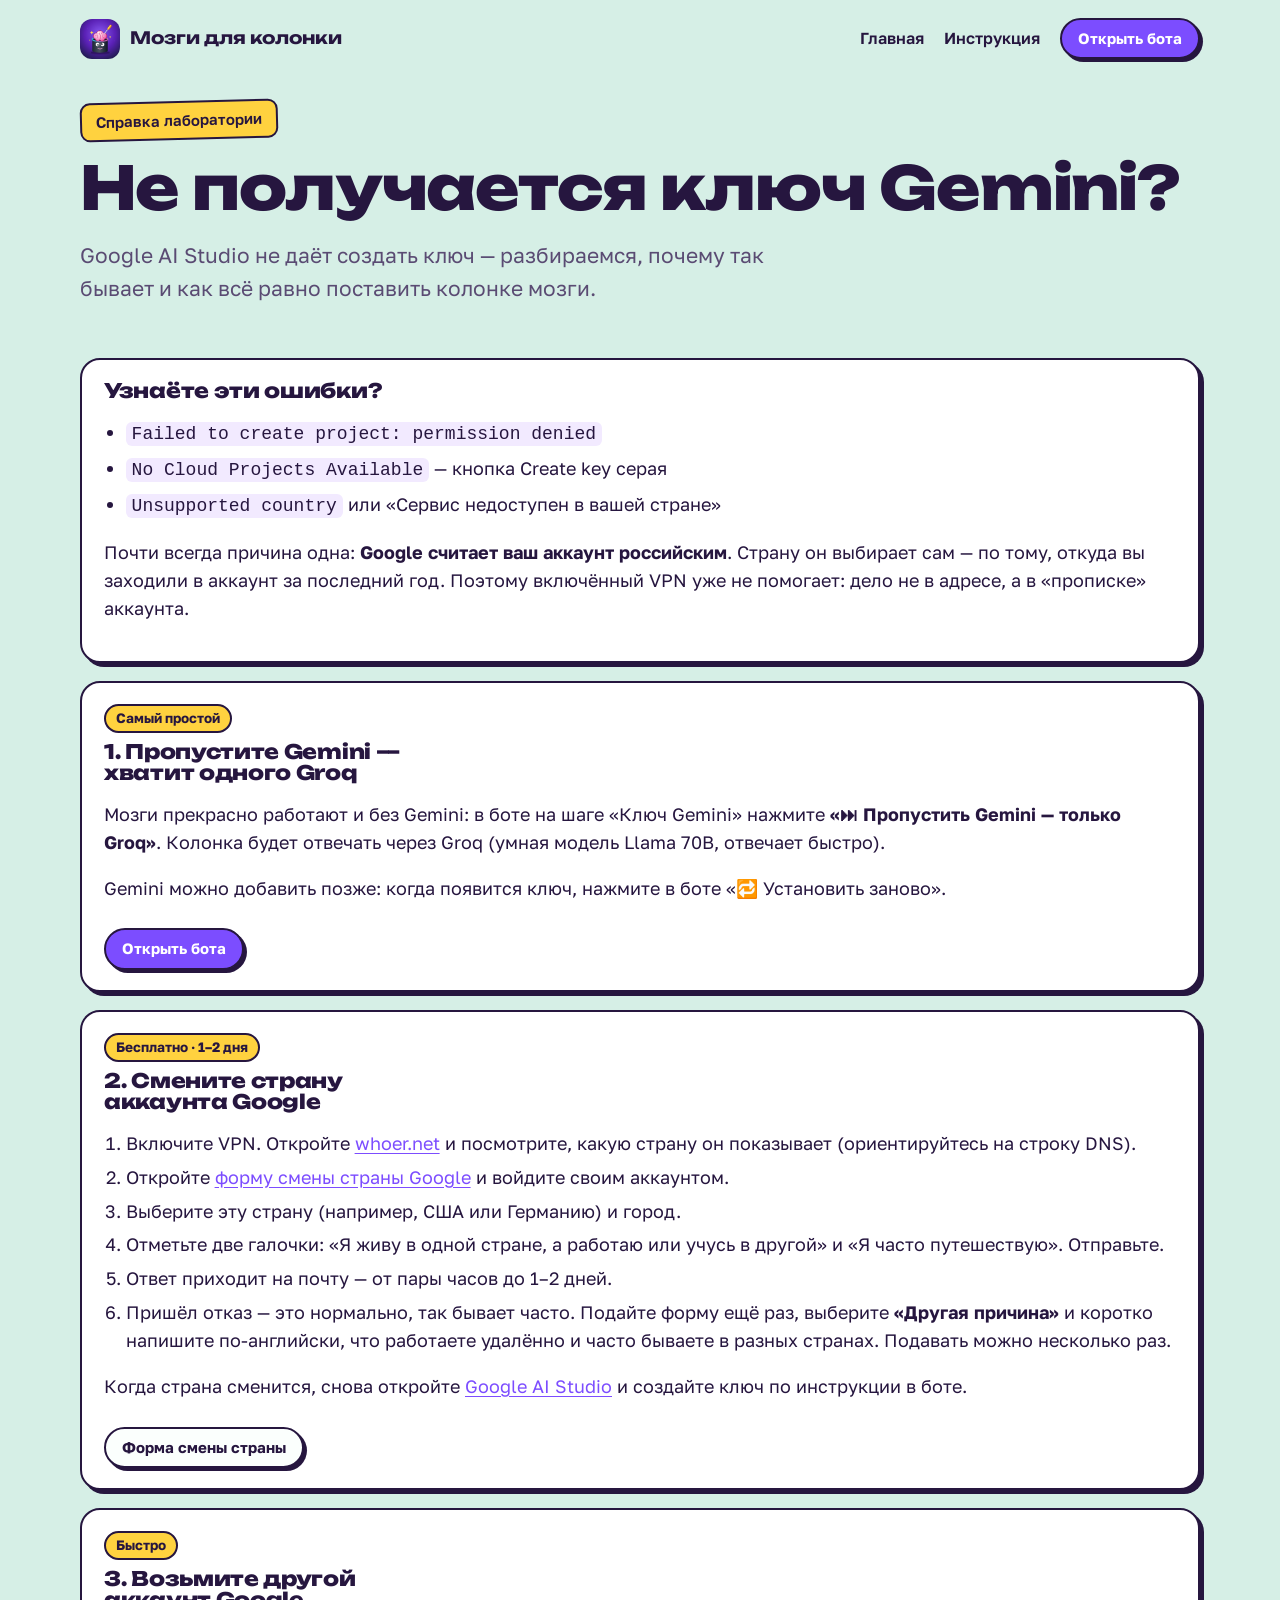
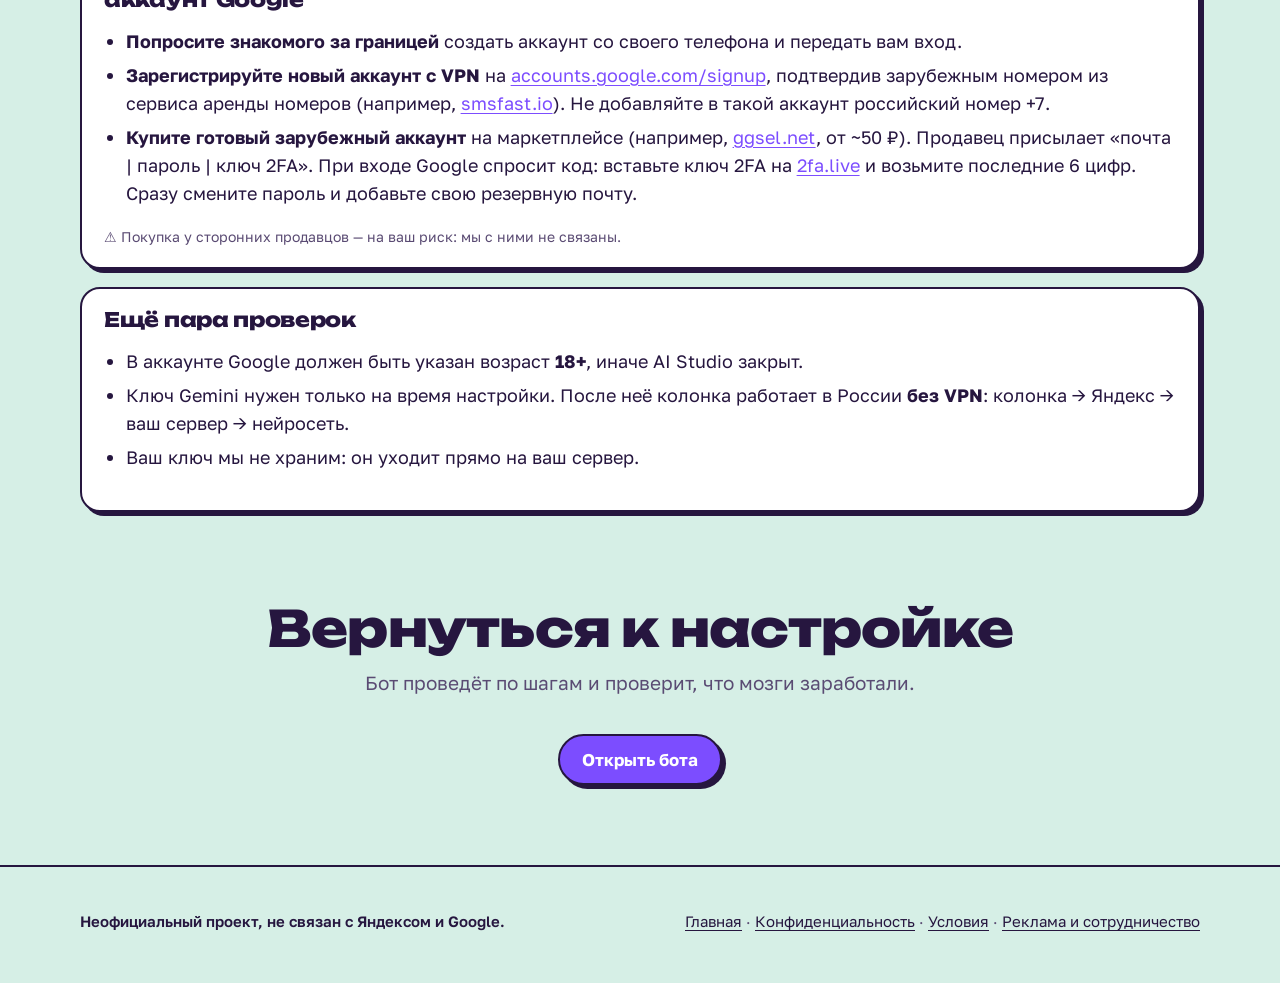
==== gemini-help.html @ e6fa4f44 "Страница помощи: не получается ключ Gemini" ====
<!doctype html>
<html lang="ru">
<head>
<meta charset="utf-8">
<meta name="viewport" content="width=device-width, initial-scale=1, viewport-fit=cover">
<title>Не получается ключ Gemini — Мозги для колонки</title>
<meta name="description" content="Что делать, если Google AI Studio не даёт создать ключ Gemini: ошибка permission denied, Unsupported country, аккаунт привязан к России.">
<meta name="theme-color" content="#d6efe6">
<link rel="icon" href="img/logo.svg" type="image/svg+xml">
<link rel="apple-touch-icon" href="img/logo-512.png">
<link rel="manifest" href="manifest.webmanifest">
<link rel="preconnect" href="https://fonts.googleapis.com">
<link rel="preconnect" href="https://fonts.gstatic.com" crossorigin>
<link href="https://fonts.googleapis.com/css2?family=Golos+Text:wght@400;600;700&family=Unbounded:wght@700;800&display=swap" rel="stylesheet">
<link rel="stylesheet" href="styles.css">
<script src="https://telegram.org/js/telegram-web-app.js" defer></script>
<style>
  .help-card { background: #fff; border: 2px solid #26163f; border-radius: 20px; padding: 20px 22px; margin: 18px 0; box-shadow: 4px 4px 0 #26163f; }
  .help-card h2 { margin-top: 0; font-size: 1.25rem; }
  .help-card ol, .help-card ul { padding-left: 1.2em; }
  .help-card li { margin: 6px 0; }
  .help-card .tag { display: inline-block; background: #ffd23f; border: 2px solid #26163f; border-radius: 999px; padding: 2px 10px; font-size: .85rem; font-weight: 700; margin-bottom: 8px; }
  .errs code { background: #f2eaff; padding: 2px 6px; border-radius: 6px; }
  .help-card .btn { margin-top: 8px; }
</style>
</head>
<body>

<header class="wrap top">
  <a class="brand" href="./"><img src="img/logo-512.png" alt="" width="40" height="40">Мозги для колонки</a>
  <nav aria-label="Разделы">
    <a href="./">Главная</a>
    <a href="instrukciya.html">Инструкция</a>
    <a class="btn small" data-bot href="https://t.me/alisa_mozgi_dlya_kolonki_bot?start=site_gemini">Открыть бота</a>
  </nav>
</header>

<main class="wrap">
  <div class="doc-head">
    <p class="lab-sign">Справка лаборатории</p>
    <h1>Не получается ключ Gemini?</h1>
    <p class="lead">Google AI Studio не даёт создать ключ — разбираемся, почему так бывает и как всё равно поставить колонке мозги.</p>
  </div>

  <section class="help-card errs">
    <h2>Узнаёте эти ошибки?</h2>
    <ul>
      <li><code>Failed to create project: permission denied</code></li>
      <li><code>No Cloud Projects Available</code> — кнопка Create key серая</li>
      <li><code>Unsupported country</code> или «Сервис недоступен в вашей стране»</li>
    </ul>
    <p>Почти всегда причина одна: <b>Google считает ваш аккаунт российским</b>. Страну он выбирает сам — по тому, откуда вы заходили в аккаунт за последний год. Поэтому включённый VPN уже не помогает: дело не в адресе, а в «прописке» аккаунта.</p>
  </section>

  <section class="help-card">
    <span class="tag">Самый простой</span>
    <h2>1. Пропустите Gemini — хватит одного Groq</h2>
    <p>Мозги прекрасно работают и без Gemini: в боте на шаге «Ключ Gemini» нажмите <b>«⏭ Пропустить Gemini — только Groq»</b>. Колонка будет отвечать через Groq (умная модель Llama 70B, отвечает быстро).</p>
    <p>Gemini можно добавить позже: когда появится ключ, нажмите в боте «🔁 Установить заново».</p>
    <a class="btn small" data-bot href="https://t.me/alisa_mozgi_dlya_kolonki_bot?start=site_gemini">Открыть бота</a>
  </section>

  <section class="help-card">
    <span class="tag">Бесплатно · 1–2 дня</span>
    <h2>2. Смените страну аккаунта Google</h2>
    <ol>
      <li>Включите VPN. Откройте <a href="https://whoer.net" target="_blank" rel="noopener">whoer.net</a> и посмотрите, какую страну он показывает (ориентируйтесь на строку DNS).</li>
      <li>Откройте <a href="https://policies.google.com/country-association-form" target="_blank" rel="noopener">форму смены страны Google</a> и войдите своим аккаунтом.</li>
      <li>Выберите эту страну (например, США или Германию) и город.</li>
      <li>Отметьте две галочки: «Я живу в одной стране, а работаю или учусь в другой» и «Я часто путешествую». Отправьте.</li>
      <li>Ответ приходит на почту — от пары часов до 1–2 дней.</li>
      <li>Пришёл отказ — это нормально, так бывает часто. Подайте форму ещё раз, выберите <b>«Другая причина»</b> и коротко напишите по-английски, что работаете удалённо и часто бываете в разных странах. Подавать можно несколько раз.</li>
    </ol>
    <p>Когда страна сменится, снова откройте <a href="https://aistudio.google.com/app/apikey" target="_blank" rel="noopener">Google AI Studio</a> и создайте ключ по инструкции в боте.</p>
    <a class="btn small ghost" href="https://policies.google.com/country-association-form" target="_blank" rel="noopener">Форма смены страны</a>
  </section>

  <section class="help-card">
    <span class="tag">Быстро</span>
    <h2>3. Возьмите другой аккаунт Google</h2>
    <ul>
      <li><b>Попросите знакомого за границей</b> создать аккаунт со своего телефона и передать вам вход.</li>
      <li><b>Зарегистрируйте новый аккаунт с VPN</b> на <a href="https://accounts.google.com/signup" target="_blank" rel="noopener">accounts.google.com/signup</a>, подтвердив зарубежным номером из сервиса аренды номеров (например, <a href="https://smsfast.io/" target="_blank" rel="noopener">smsfast.io</a>). Не добавляйте в такой аккаунт российский номер +7.</li>
      <li><b>Купите готовый зарубежный аккаунт</b> на маркетплейсе (например, <a href="https://ggsel.net/catalog/gmail-accounts" target="_blank" rel="noopener">ggsel.net</a>, от ~50 ₽). Продавец присылает «почта | пароль | ключ 2FA». При входе Google спросит код: вставьте ключ 2FA на <a href="https://2fa.live/" target="_blank" rel="noopener">2fa.live</a> и возьмите последние 6 цифр. Сразу смените пароль и добавьте свою резервную почту.</li>
    </ul>
    <p class="gate-small">⚠️ Покупка у сторонних продавцов — на ваш риск: мы с ними не связаны.</p>
  </section>

  <section class="help-card">
    <h2>Ещё пара проверок</h2>
    <ul>
      <li>В аккаунте Google должен быть указан возраст <b>18+</b>, иначе AI Studio закрыт.</li>
      <li>Ключ Gemini нужен только на время настройки. После неё колонка работает в России <b>без VPN</b>: колонка → Яндекс → ваш сервер → нейросеть.</li>
      <li>Ваш ключ мы не храним: он уходит прямо на ваш сервер.</li>
    </ul>
  </section>

  <div class="final">
    <h2>Вернуться к настройке</h2>
    <p class="sub">Бот проведёт по шагам и проверит, что мозги заработали.</p>
    <div class="cta-row"><a class="btn" data-bot href="https://t.me/alisa_mozgi_dlya_kolonki_bot?start=site_gemini">Открыть бота</a></div>
  </div>
</main>

<footer>
  <div class="wrap row">
    <p class="disclaimer">Неофициальный проект, не связан с Яндексом и Google.</p>
    <p><a href="./">Главная</a> · <a href="privacy.html">Конфиденциальность</a> · <a href="terms.html">Условия</a> · <a href="https://t.me/alisa_mozgi_dlya_kolonki?direct" target="_blank" rel="noopener">Реклама и сотрудничество</a></p>
  </div>
</footer>

<script src="app.js" defer></script>
</body>
</html>
---- styles.css ----
/* Мозги для колонки — лаборатория по пересадке мозгов колонкам */
:root {
  --mint: #d6efe6;       /* хирургическая зелень — фон */
  --mint-deep: #b5dfd0;
  --ink: #26163f;        /* фиолетовые чернила — текст */
  --ink-soft: #5a4b73;
  --violet: #7c4dff;     /* цвет логотипа — действия */
  --brain: #ff8fb1;      /* мозг */
  --hazard: #ffd23f;     /* жёлтая лента «осторожно» */
  --paper: #fbfffd;      /* карточка пациента */
  --line: #26163f22;
  --display: 'Unbounded', 'Arial Black', sans-serif;
  --body: 'Golos Text', system-ui, sans-serif;
  --r-big: 28px;
  --r-small: 10px;
}

* { box-sizing: border-box; }
html { scroll-behavior: smooth; -webkit-text-size-adjust: 100%; }
@media (prefers-reduced-motion: reduce) { html { scroll-behavior: auto; } }
body {
  margin: 0;
  background: var(--mint);
  color: var(--ink);
  font: 400 18px/1.55 var(--body);
}
img, svg { max-width: 100%; display: block; }
img { height: auto; }
[hidden] { display: none !important; }
a { color: var(--violet); text-underline-offset: 3px; }
a:focus-visible, button:focus-visible, summary:focus-visible {
  outline: 3px solid var(--violet); outline-offset: 3px; border-radius: 6px;
}
.wrap { width: min(1120px, 100% - 32px); margin-inline: auto; }

/* ---------- шапка ---------- */
.top {
  display: flex; align-items: center; justify-content: space-between; gap: 16px;
  padding-block: 18px;
}
.brand { display: flex; align-items: center; gap: 10px; color: var(--ink); text-decoration: none; font: 700 17px/1.1 var(--display); }
.brand img { width: 40px; height: 40px; border-radius: 12px; }
.top nav { display: flex; gap: 20px; align-items: center; }
.top nav a:not(.btn) { color: var(--ink); text-decoration: none; font-weight: 600; font-size: 16px; }
.top nav a:not(.btn):hover { color: var(--violet); }
@media (max-width: 720px) { .top nav a:not(.btn) { display: none; } }

/* ---------- кнопки ---------- */
.btn {
  display: inline-flex; align-items: center; gap: 10px;
  padding: 14px 22px; border-radius: 999px; border: 2px solid var(--ink);
  font: 700 17px/1.15 var(--body); text-decoration: none; cursor: pointer; white-space: nowrap;
  background: var(--violet); color: #fff;
  box-shadow: 4px 4px 0 var(--ink);
  transition: transform .12s, box-shadow .12s;
}
.btn:hover { transform: translate(-2px, -2px); box-shadow: 6px 6px 0 var(--ink); }
.btn:active { transform: translate(2px, 2px); box-shadow: 1px 1px 0 var(--ink); }
.btn.ghost { background: var(--paper); color: var(--ink); }
.btn.small { padding: 10px 16px; font-size: 15px; box-shadow: 3px 3px 0 var(--ink); }

/* ---------- герой: операционная ---------- */
.hero { padding-block: 24px 56px; }
.hero-grid { display: grid; grid-template-columns: 1.05fr 1fr; gap: 32px; align-items: center; }
@media (max-width: 880px) { .hero-grid { grid-template-columns: 1fr; } }
.lab-sign {
  display: inline-block; margin: 0 0 18px; padding: 6px 14px;
  background: var(--hazard); border: 2px solid var(--ink); border-radius: var(--r-small);
  font-weight: 600; font-size: 15px; transform: rotate(-1.5deg);
}
h1 {
  font: 800 clamp(40px, 7.4vw, 84px)/0.98 var(--display);
  letter-spacing: -0.02em; margin: 0 0 22px;
}
.lead { font-size: clamp(18px, 2.1vw, 21px); max-width: 34em; margin: 0 0 28px; color: var(--ink-soft); }
.lead b { color: var(--ink); }
.cta-row { display: flex; flex-wrap: wrap; gap: 14px; }
.facts { display: flex; flex-wrap: wrap; gap: 8px 22px; margin: 26px 0 0; padding: 0; list-style: none; font-weight: 600; font-size: 16px; }

.theatre {
  position: relative; background: var(--paper); border: 2px solid var(--ink);
  border-radius: var(--r-big); padding: 20px 20px 16px; box-shadow: 8px 8px 0 var(--ink);
}
.theatre svg.patient { width: 100%; height: auto; }
.monitor {
  margin-top: 8px; background: var(--ink); border-radius: 16px; padding: 10px 14px 12px; color: #9ff5c9;
  display: grid; grid-template-columns: 1fr auto; align-items: center; gap: 12px;
}
.monitor svg { width: 100%; height: 54px; }
.ekg-flat, .ekg-beat { fill: none; stroke: #6dff9f; stroke-width: 3; stroke-linecap: round; stroke-linejoin: round; }
.ekg-beat { stroke-dasharray: 900; stroke-dashoffset: 900; }
.pulse { font: 700 15px/1.2 var(--display); text-align: right; white-space: nowrap; }
.pulse small { display: block; font: 400 13px/1.2 var(--body); color: #c5b8e0; }

/* Операция: мозг опускается, кольцо загорается, пульс появляется (один раз при загрузке) */
.brain-drop { transform: translateY(-260px); }
.ring-glow { opacity: 0; }
.ready .brain-drop { transform: none; transition: transform 1.1s cubic-bezier(.3, 1.4, .5, 1) .3s; }
.ready .ring-glow { opacity: 1; transition: opacity .4s 1.3s; }
.ready .ekg-flat { opacity: 0; transition: opacity .2s 1.4s; }
.ready .ekg-beat { stroke-dashoffset: 0; transition: stroke-dashoffset 1.6s linear 1.4s; }
.pulse .after { display: none; }
.ready .pulse .before { display: none; }
.ready .pulse .after { display: block; }
@media (prefers-reduced-motion: reduce) {
  .brain-drop, .ready .brain-drop { transform: none; transition: none; }
  .ring-glow { opacity: 1; }
  .ekg-flat { opacity: 0; }
  .ekg-beat { stroke-dashoffset: 0; transition: none; }
  .pulse .before { display: none; } .pulse .after { display: block; }
}

/* ---------- общие секции ---------- */
section.block { padding-block: 64px; }
h2 { font: 800 clamp(30px, 4.6vw, 50px)/1.05 var(--display); letter-spacing: -0.015em; margin: 0 0 14px; max-width: 18em; }
.sub { color: var(--ink-soft); max-width: 38em; margin: 0 0 36px; font-size: 19px; }
.tape { height: 22px; background: repeating-linear-gradient(-45deg, var(--hazard) 0 22px, var(--ink) 22px 44px); }

/* ---------- до / после ---------- */
.versus { display: grid; grid-template-columns: 1fr 1fr; gap: 0; border: 2px solid var(--ink); border-radius: var(--r-big); overflow: hidden; background: var(--paper); }
.versus > div { padding: 26px 24px 30px; }
.versus .before { background: #eef1f0; border-right: 2px solid var(--ink); }
.versus h3 { font: 700 20px/1.2 var(--display); margin: 0 0 4px; }
.versus .note { margin: 0 0 20px; color: var(--ink-soft); font-size: 15px; }
.chat { display: grid; gap: 10px; }
.q, .a { max-width: 92%; padding: 10px 14px; border-radius: 18px; font-size: 16px; line-height: 1.45; }
.q { justify-self: end; background: var(--ink); color: #fff; border-bottom-right-radius: 4px; }
.a { justify-self: start; border: 2px solid var(--ink); border-bottom-left-radius: 4px; background: #fff; }
.before .a { color: #6c6c74; background: #fff; border-color: #9aa0a6; font-style: italic; }
.after .a { background: #fff4f8; border-color: var(--brain); }
.versus-foot { margin-top: 14px; color: var(--ink-soft); font-size: 15px; }
@media (max-width: 760px) {
  .versus { grid-template-columns: 1fr; }
  .versus .before { border-right: 0; border-bottom: 2px solid var(--ink); }
}

/* ---------- ход операции (последовательность) ---------- */
.steps { list-style: none; margin: 0; padding: 0; display: grid; grid-template-columns: repeat(3, 1fr); gap: 22px; counter-reset: s; }
.steps li {
  counter-increment: s; position: relative; background: var(--paper); border: 2px solid var(--ink);
  border-radius: 20px; padding: 64px 22px 24px;
}
.steps li::before {
  content: counter(s); position: absolute; top: 16px; left: 18px;
  width: 38px; height: 38px; border-radius: 50%; display: grid; place-items: center;
  background: var(--brain); border: 2px solid var(--ink); font: 800 18px/1 var(--display);
}
.steps h3 { font: 700 20px/1.2 var(--display); margin: 0 0 8px; }
.steps p { margin: 0 0 10px; font-size: 16px; }
.steps .time { font-weight: 700; font-size: 15px; color: var(--violet); margin: 0; }
@media (max-width: 860px) { .steps { grid-template-columns: 1fr; } }
.after-steps { margin-top: 28px; display: flex; flex-wrap: wrap; gap: 14px; align-items: center; }

/* ---------- без VPN ---------- */
.novpn { background: var(--ink); color: #fff; }
.novpn h2 { color: #fff; }
.novpn .sub { color: #cfc4e6; }
.chain { display: flex; flex-wrap: wrap; align-items: stretch; gap: 0; margin: 0 0 30px; padding: 0; list-style: none; }
.chain li {
  flex: 1 1 180px; padding: 18px 18px 16px; border: 2px solid #fff; margin: -1px; background: #34205a;
}
.chain li:first-child { border-radius: 18px 0 0 18px; }
.chain li:last-child { border-radius: 0 18px 18px 0; background: var(--violet); }
.chain b { display: block; font: 700 18px/1.2 var(--display); margin-bottom: 4px; }
.chain span { font-size: 15px; color: #e2dbf2; }
@media (max-width: 760px) {
  .chain li:first-child { border-radius: 18px 18px 0 0; }
  .chain li:last-child { border-radius: 0 0 18px 18px; }
}
.vpn-note { display: grid; grid-template-columns: auto 1fr; gap: 16px; align-items: start; max-width: 46em; background: var(--hazard); color: var(--ink); border-radius: 18px; padding: 18px 20px; border: 2px solid #fff; }
.vpn-note strong { font: 800 26px/1 var(--display); }
.vpn-note p { margin: 0; }

/* ---------- характеры ---------- */
.personas { display: flex; flex-wrap: wrap; gap: 12px; margin: 0; padding: 0; list-style: none; }
.personas li { padding: 12px 18px; border: 2px solid var(--ink); border-radius: 999px; background: var(--paper); font-weight: 600; }
.personas li span { color: var(--ink-soft); font-weight: 400; }

/* ---------- вопросы ---------- */
.faq { max-width: 820px; }
.faq details { border-top: 2px solid var(--ink); padding: 4px 0; }
.faq details:last-child { border-bottom: 2px solid var(--ink); }
.faq summary { cursor: pointer; list-style: none; padding: 16px 40px 16px 0; font: 700 19px/1.3 var(--body); position: relative; }
.faq summary::-webkit-details-marker { display: none; }
.faq summary::after { content: '+'; position: absolute; right: 6px; top: 10px; font: 800 28px/1 var(--display); color: var(--violet); }
.faq details[open] summary::after { content: '−'; }
.faq details p { margin: 0 0 18px; color: var(--ink-soft); max-width: 40em; }

/* ---------- финал ---------- */
.final { text-align: center; padding-block: 72px 80px; }
.final h2 { margin-inline: auto; }
.final .sub { margin-inline: auto; }
.final .cta-row { justify-content: center; }

footer { border-top: 2px solid var(--ink); padding-block: 28px 40px; font-size: 15px; color: var(--ink-soft); }
footer .row { display: flex; flex-wrap: wrap; justify-content: space-between; gap: 12px 24px; }
footer a { color: var(--ink); }
.disclaimer { font-weight: 600; color: var(--ink); }

/* ---------- инструкция ---------- */
.doc-head { padding-block: 24px 8px; }
.doc-head h1 { font-size: clamp(34px, 5.6vw, 60px); }
.toc { display: flex; flex-wrap: wrap; gap: 10px; margin: 0 0 12px; padding: 0; list-style: none; }
.toc a { display: inline-block; padding: 8px 14px; border: 2px solid var(--ink); border-radius: 999px; background: var(--paper); color: var(--ink); text-decoration: none; font-weight: 600; font-size: 15px; }
.toc a:hover { background: var(--hazard); }
.stage { padding-block: 36px; border-top: 2px dashed var(--line); }
.stage > h2 { font-size: clamp(26px, 3.6vw, 38px); }
.step { display: grid; grid-template-columns: minmax(0, 0.8fr) minmax(0, 1.4fr); gap: 28px; align-items: start; margin: 26px 0 0; padding: 22px; background: var(--paper); border: 2px solid var(--ink); border-radius: 22px; }
.step h3 { font: 700 21px/1.25 var(--display); margin: 0 0 12px; }
.step ol, .step ul { margin: 0; padding-left: 22px; }
.step li { margin-bottom: 8px; font-size: 17px; }
.step .pin { display: inline-grid; place-items: center; width: 24px; height: 24px; border-radius: 50%; background: #e6283c; color: #fff; font: 700 13px/1 var(--display); vertical-align: 2px; margin-right: 4px; }
.step figure { margin: 0; }
.step figure a { display: block; border-radius: 14px; overflow: hidden; border: 2px solid var(--ink); }
.step figcaption { font-size: 14px; color: var(--ink-soft); margin-top: 8px; }
.warn { background: #fff4c4; border-left: 6px solid var(--hazard); padding: 10px 14px; border-radius: 8px; margin: 12px 0 0; font-size: 16px; }
.no { background: #ffe5ea; border-left: 6px solid #e6283c; padding: 10px 14px; border-radius: 8px; margin: 12px 0 0; font-size: 16px; }
@media (max-width: 860px) { .step { grid-template-columns: 1fr; } }

/* ---------- внутри Telegram (Mini App) ---------- */
.in-tg .top nav a.btn { display: none; }
@media (max-width: 380px) { .btn { white-space: normal; } }

/* ---------- пропуск в операционную ---------- */
.gate { padding-block: 16px 64px; }
.gate-card { max-width: 640px; background: var(--paper); border: 2px solid var(--ink); border-radius: var(--r-big); padding: 28px; box-shadow: 8px 8px 0 var(--ink); }
.gate-card h2 { font-size: clamp(26px, 3.6vw, 36px); }
.gate-list { padding-left: 22px; margin: 0 0 22px; }
.gate-list li { margin-bottom: 6px; }
.gate-channels { list-style: none; padding: 0; margin: 0 0 18px; display: grid; gap: 10px; justify-items: start; }
.gate-small { font-size: 14px; color: var(--ink-soft); margin: 16px 0 0; }
.gate-wait { padding-block: 24px 80px; font-weight: 600; color: var(--ink-soft); }
.tg-login { min-height: 48px; }
.logout { background: none; border: 0; padding: 0; font: 600 16px var(--body); color: var(--ink); cursor: pointer; text-decoration: underline; text-underline-offset: 3px; }
.step.no-image { grid-template-columns: 1fr; }
.step-text p { margin: 0 0 12px; font-size: 17px; }
.step-text p:last-child { margin-bottom: 0; }
#guide .warn { margin: 0 0 18px; }

/* ---------- что спросить ---------- */
.asks { display: grid; grid-template-columns: repeat(3, 1fr); gap: 0; border-top: 2px solid var(--ink); }
.asks div { padding: 20px 20px 22px 0; border-bottom: 2px solid var(--ink); }
.asks h3 { font: 700 18px/1.25 var(--display); margin: 0 0 8px; }
.asks p { margin: 0; color: var(--ink-soft); font-size: 16px; }
.asks q { color: var(--ink); font-weight: 600; }
.hint { font-size: 15px; color: var(--ink-soft); }
@media (max-width: 860px) { .asks { grid-template-columns: 1fr 1fr; } } @media (max-width: 560px) { .asks { grid-template-columns: 1fr; } }

/* ---------- личный кабинет ---------- */
.cabinet { padding-block: 8px 40px; }
.cab-head h2 { margin-bottom: 4px; }
.cab-hello { color: var(--ink-soft); margin: 0 0 22px; }
.cab-grid { display: grid; grid-template-columns: 1.2fr 1fr; gap: 20px; align-items: start; }
.cab-card { background: var(--paper); border: 2px solid var(--ink); border-radius: 22px; padding: 22px; }
#cab-status { grid-row: span 2; }
.cab-card h3 { font: 700 19px/1.25 var(--display); margin: 0 0 12px; }
.cab-card h3 + .chips { margin-bottom: 18px; }
.cab-facts { padding-left: 20px; margin: 0 0 18px; }
.cab-facts li { margin-bottom: 6px; }
.cab-result { margin: 14px 0 0; font-size: 16px; }
.chips { display: flex; flex-wrap: wrap; gap: 8px; }
.chip { padding: 8px 14px; border-radius: 999px; border: 2px solid var(--ink); background: #fff; font: 600 15px/1.2 var(--body); color: var(--ink); cursor: pointer; }
.chip.on { background: var(--brain); }
.chip:focus-visible { outline: 3px solid var(--violet); outline-offset: 2px; }
.guide-title { margin-top: 12px; }
@media (max-width: 860px) { .cab-grid { grid-template-columns: 1fr; } #cab-status { grid-row: auto; } }
.cab-tip { margin: -10px 0 22px; font-size: 15px; color: var(--ink-soft); max-width: 60em; }
.linkish { background: none; border: 0; padding: 0; font: inherit; color: var(--violet); text-decoration: underline; text-underline-offset: 3px; cursor: pointer; }
.cab-wide { grid-column: 1 / -1; }
.tricks { list-style: none; margin: 14px 0 0; padding: 0; display: grid; grid-template-columns: repeat(auto-fill, minmax(300px, 1fr)); gap: 10px; }
.trick { display: grid; grid-template-columns: auto 1fr auto; gap: 10px; align-items: center; padding: 10px 12px; border: 2px solid var(--line); border-radius: 14px; background: #fff; }
.trick.fav { border-color: var(--ink); background: #fff4f8; }
.trick-body { display: grid; gap: 2px; font-size: 15px; }
.trick-body .phrase { color: var(--ink-soft); font-size: 14px; }
.trick-link { font-size: 14px; }
.star { width: 38px; height: 38px; border-radius: 50%; border: 2px solid var(--ink); background: var(--paper); font-size: 20px; line-height: 1; cursor: pointer; color: var(--ink); }
.trick.fav .star { background: var(--hazard); }

/* ---------- идеи ---------- */
.filters { display: flex; flex-wrap: wrap; gap: 8px; margin: 8px 0 20px; }
.idea-group { padding-block: 20px 8px; }
.idea-group h2 { font-size: clamp(24px, 3.4vw, 34px); }
.ideas { list-style: none; margin: 0; padding: 0; display: grid; grid-template-columns: repeat(auto-fill, minmax(280px, 1fr)); gap: 16px; }
.idea { position: relative; background: var(--paper); border: 2px solid var(--ink); border-radius: 20px; padding: 20px 20px 18px; display: flex; flex-direction: column; }
.idea-emoji { font-size: 34px; line-height: 1; margin-bottom: 10px; }
.idea h3 { font: 700 19px/1.25 var(--display); margin: 0 0 6px; }
.idea p { margin: 0 0 10px; font-size: 16px; color: var(--ink-soft); }
.idea details { margin: 0 0 14px; font-size: 15px; }
.idea summary { cursor: pointer; font-weight: 600; color: var(--violet); }
.idea blockquote { margin: 8px 0 0; padding: 10px 12px; background: #f1f7f4; border-left: 4px solid var(--brain); border-radius: 8px; }
.idea-actions { margin-top: auto; display: flex; flex-wrap: wrap; gap: 8px; }
.idea-actions .btn { white-space: normal; }
.pass-login { margin-top: 16px; }
.pass-login summary { cursor: pointer; font-weight: 600; color: var(--violet); }
.pass-form { display: grid; gap: 10px; margin-top: 12px; max-width: 360px; }
.pass-form label { display: grid; gap: 4px; font-weight: 600; font-size: 15px; }
.pass-form input { font: 400 17px var(--body); padding: 10px 12px; border: 2px solid var(--ink); border-radius: 12px; background: #fff; color: var(--ink); }
.pass-form input:focus-visible { outline: 3px solid var(--violet); outline-offset: 1px; }
.pass-form .btn { justify-self: start; }

/* ---------- регистрация: шаги доступа ---------- */
.steps-mini { list-style: none; display: flex; flex-wrap: wrap; gap: 6px; padding: 0; margin: 0 0 18px; counter-reset: m; }
.steps-mini li { counter-increment: m; padding: 6px 12px 6px 8px; border-radius: 999px; border: 2px solid var(--line); font-size: 14px; font-weight: 600; color: var(--ink-soft); }
.steps-mini li::before { content: counter(m); display: inline-grid; place-items: center; width: 20px; height: 20px; margin-right: 6px; border-radius: 50%; background: var(--line); color: var(--ink); font-size: 12px; }
.steps-mini li.on { border-color: var(--ink); color: var(--ink); background: var(--hazard); }
.steps-mini li.done { color: var(--ink); }
.steps-mini li.done::before { content: '✓'; background: var(--brain); }
.tabs { display: flex; flex-wrap: wrap; gap: 8px; margin-bottom: 4px; }
.memlist { list-style: none; padding: 0; margin: 12px 0 0; display: grid; gap: 8px; }
.mem { display: grid; grid-template-columns: 1fr auto auto; gap: 10px; align-items: center; padding: 10px 12px; background: #fff; border: 2px solid var(--line); border-radius: 14px; }
.mem small { color: var(--ink-soft); font-size: 13px; }
.chip.locked { opacity: .6; border-style: dashed; }

/* ---------- игра ---------- */
.game-card { max-width: 720px; background: var(--paper); border: 2px solid var(--ink); border-radius: var(--r-big); padding: 26px; box-shadow: 8px 8px 0 var(--ink); margin-bottom: 18px; display: grid; gap: 14px; }
.game-progress { margin: 0; font-weight: 600; color: var(--ink-soft); font-size: 15px; }
.game-q { justify-self: end; font-size: 18px; }
.game-a { justify-self: start; font-size: 18px; background: #fff; }
.game-choices { display: flex; flex-wrap: wrap; gap: 10px; }
.game-choices .btn.right { background: #c9f2d9; }
.game-choices .btn.wrong { background: #ffd6dc; }
.game-why { margin: 0; padding: 12px 14px; background: #f1f7f4; border-left: 4px solid var(--brain); border-radius: 8px; }
#g-next { justify-self: start; }
.cab-update { background: #fff4c4; border-radius: 10px; padding: 8px 10px; list-style: none; margin-left: -20px; }
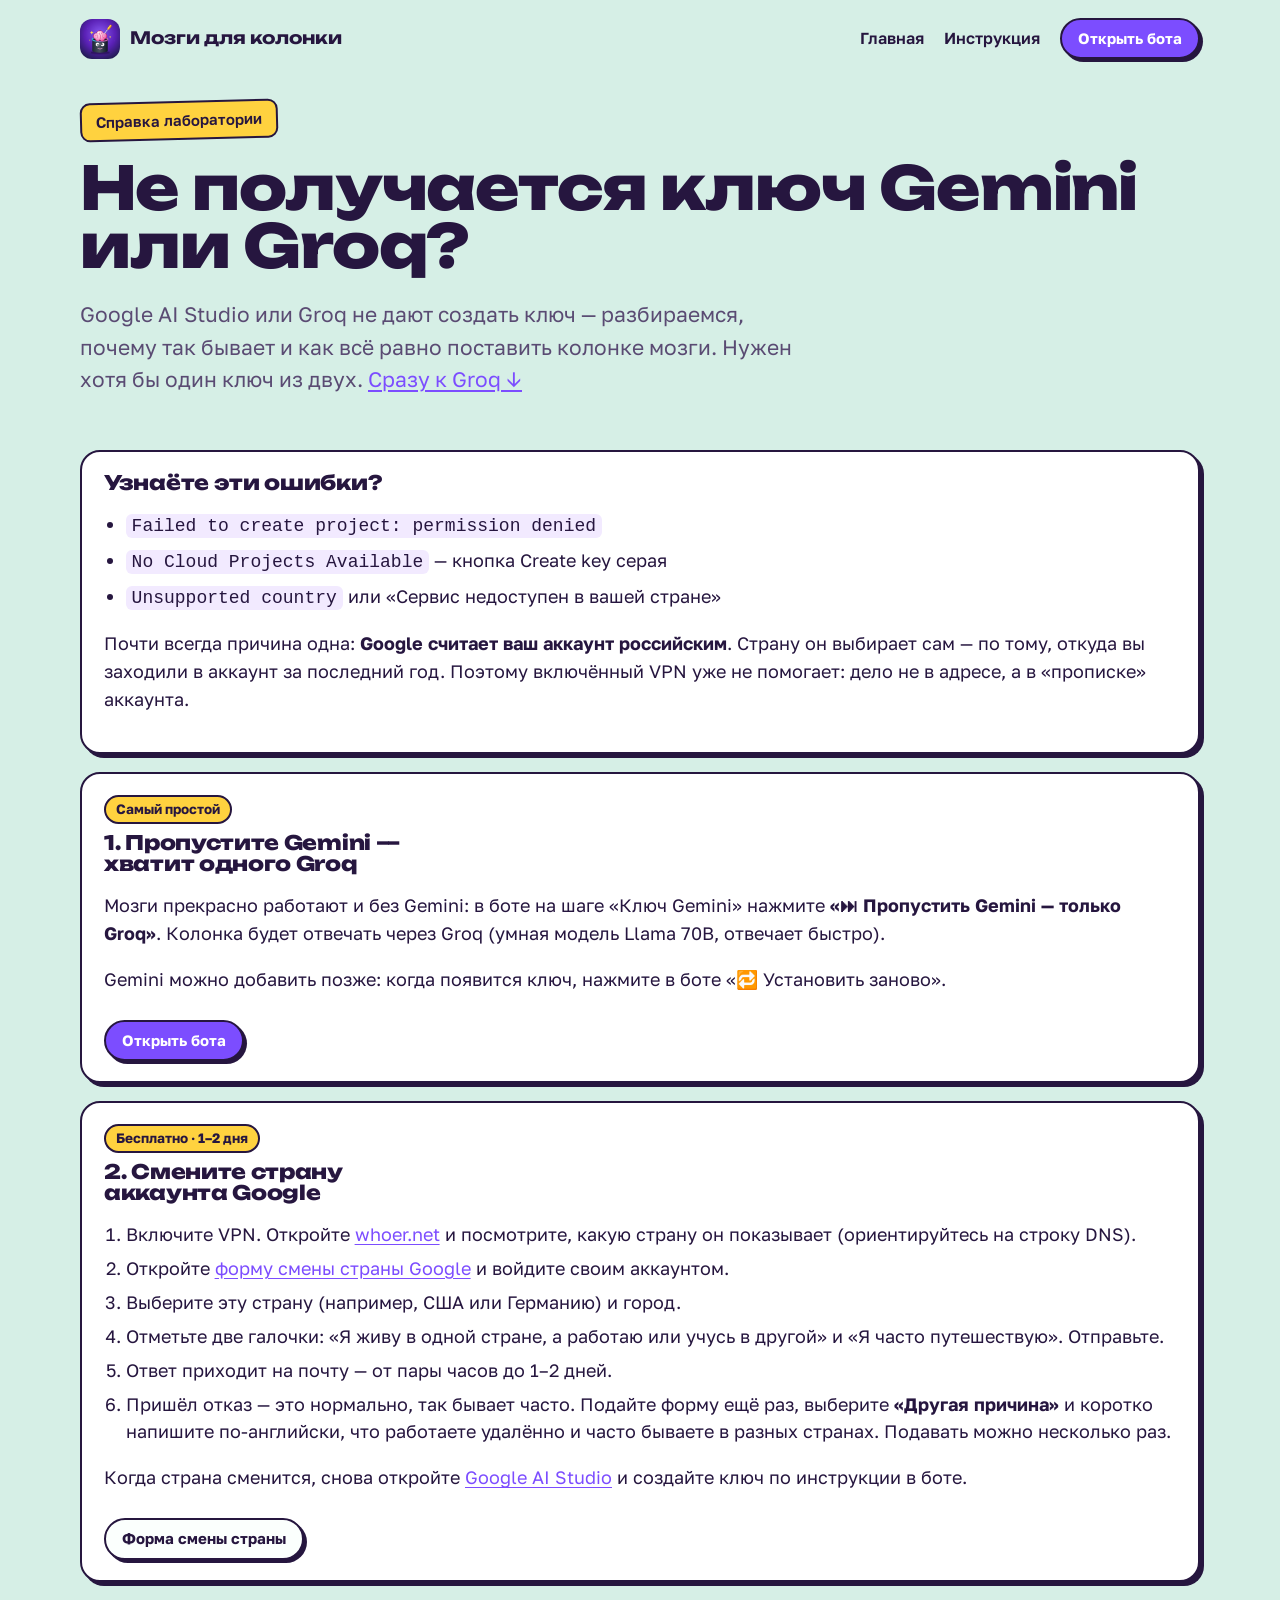
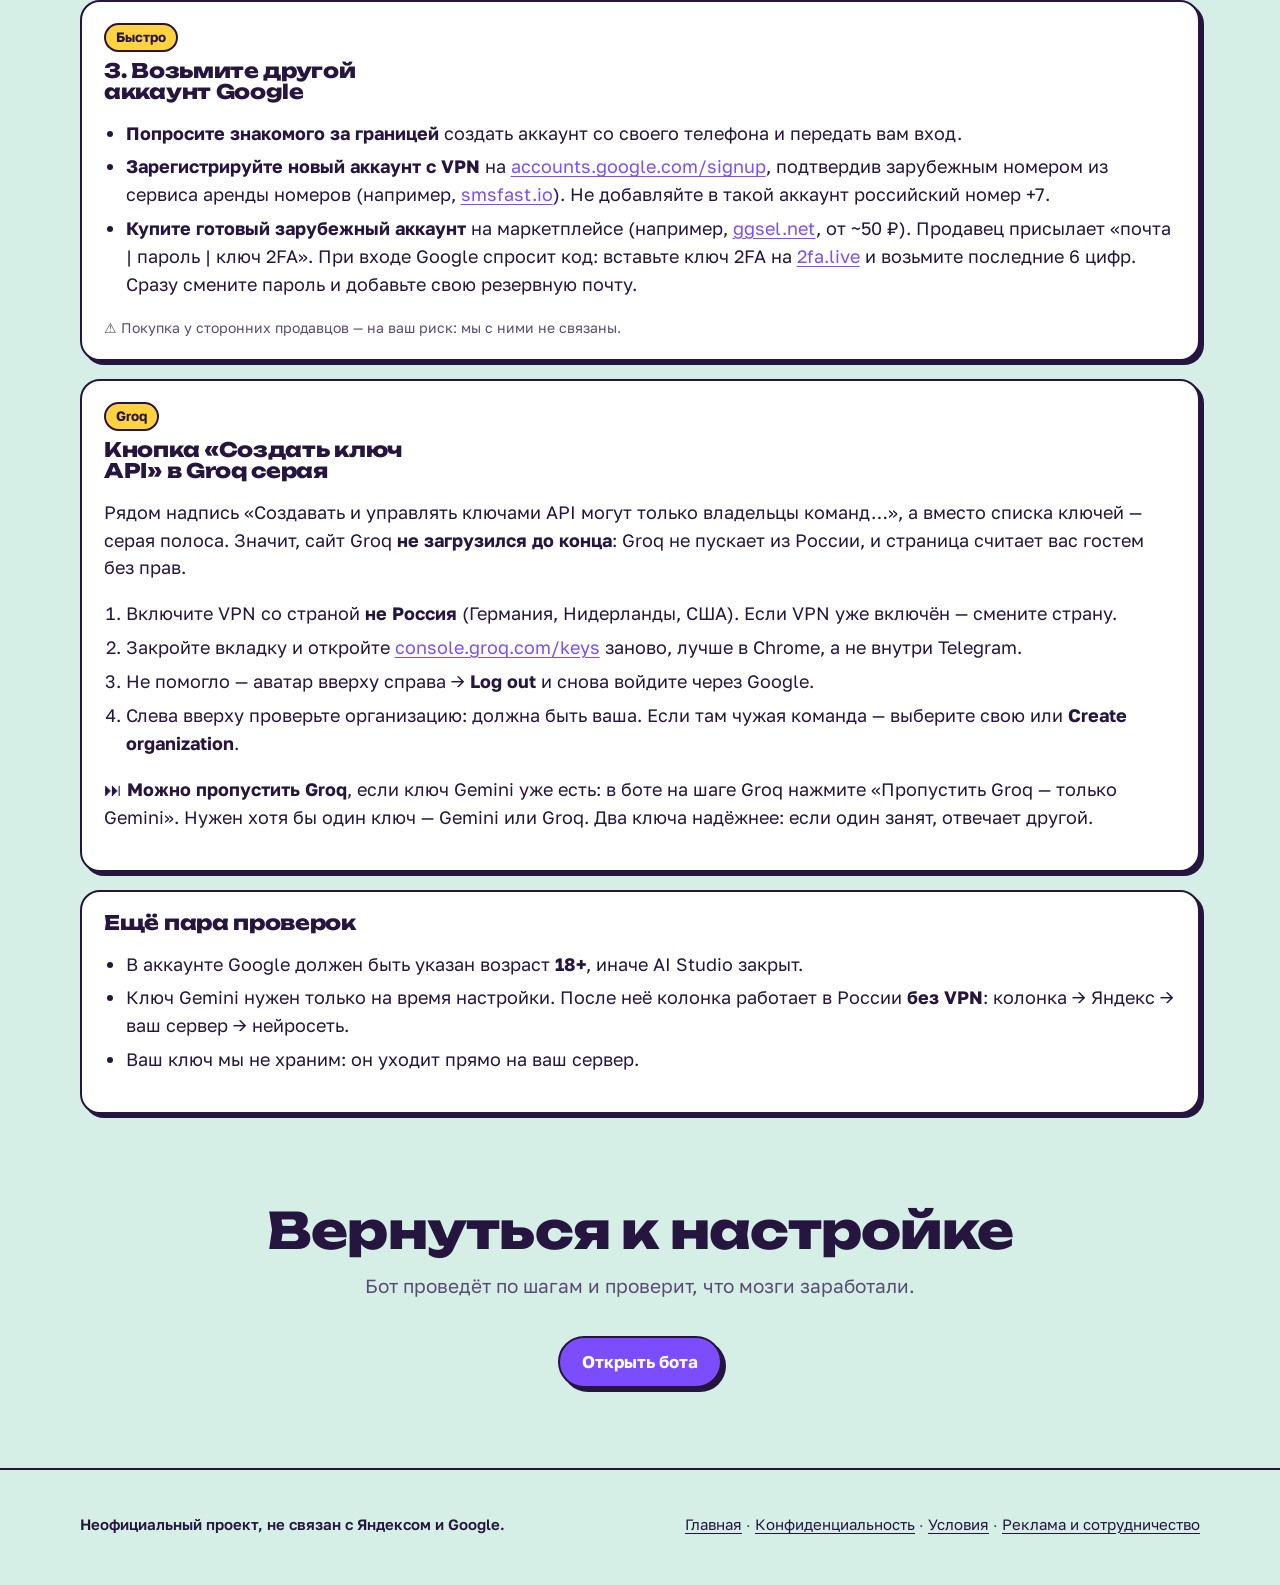
==== commit 2dbb5ef4: "Помощь: серая кнопка Groq, Groq можно пропустить" ====
--- a/gemini-help.html
+++ b/gemini-help.html
@@ -3,7 +3,7 @@
 <head>
 <meta charset="utf-8">
 <meta name="viewport" content="width=device-width, initial-scale=1, viewport-fit=cover">
-<title>Не получается ключ Gemini — Мозги для колонки</title>
+<title>Не получается ключ Gemini или Groq — Мозги для колонки</title>
 <meta name="description" content="Что делать, если Google AI Studio не даёт создать ключ Gemini: ошибка permission denied, Unsupported country, аккаунт привязан к России.">
 <meta name="theme-color" content="#d6efe6">
 <link rel="icon" href="img/logo.svg" type="image/svg+xml">
@@ -38,8 +38,8 @@
 <main class="wrap">
   <div class="doc-head">
     <p class="lab-sign">Справка лаборатории</p>
-    <h1>Не получается ключ Gemini?</h1>
-    <p class="lead">Google AI Studio не даёт создать ключ — разбираемся, почему так бывает и как всё равно поставить колонке мозги.</p>
+    <h1>Не получается ключ Gemini или Groq?</h1>
+    <p class="lead">Google AI Studio или Groq не дают создать ключ — разбираемся, почему так бывает и как всё равно поставить колонке мозги. Нужен хотя бы один ключ из двух. <a href="#groq">Сразу к Groq ↓</a></p>
   </div>
 
   <section class="help-card errs">
@@ -86,6 +86,19 @@
     <p class="gate-small">⚠️ Покупка у сторонних продавцов — на ваш риск: мы с ними не связаны.</p>
   </section>
 
+  <section class="help-card" id="groq">
+    <span class="tag">Groq</span>
+    <h2>Кнопка «Создать ключ API» в Groq серая</h2>
+    <p>Рядом надпись «Создавать и управлять ключами API могут только владельцы команд…», а вместо списка ключей — серая полоса. Значит, сайт Groq <b>не загрузился до конца</b>: Groq не пускает из России, и страница считает вас гостем без прав.</p>
+    <ol>
+      <li>Включите VPN со страной <b>не Россия</b> (Германия, Нидерланды, США). Если VPN уже включён — смените страну.</li>
+      <li>Закройте вкладку и откройте <a href="https://console.groq.com/keys" target="_blank" rel="noopener">console.groq.com/keys</a> заново, лучше в Chrome, а не внутри Telegram.</li>
+      <li>Не помогло — аватар вверху справа → <b>Log out</b> и снова войдите через Google.</li>
+      <li>Слева вверху проверьте организацию: должна быть ваша. Если там чужая команда — выберите свою или <b>Create organization</b>.</li>
+    </ol>
+    <p>⏭ <b>Можно пропустить Groq</b>, если ключ Gemini уже есть: в боте на шаге Groq нажмите «Пропустить Groq — только Gemini». Нужен хотя бы один ключ — Gemini или Groq. Два ключа надёжнее: если один занят, отвечает другой.</p>
+  </section>
+
   <section class="help-card">
     <h2>Ещё пара проверок</h2>
     <ul>
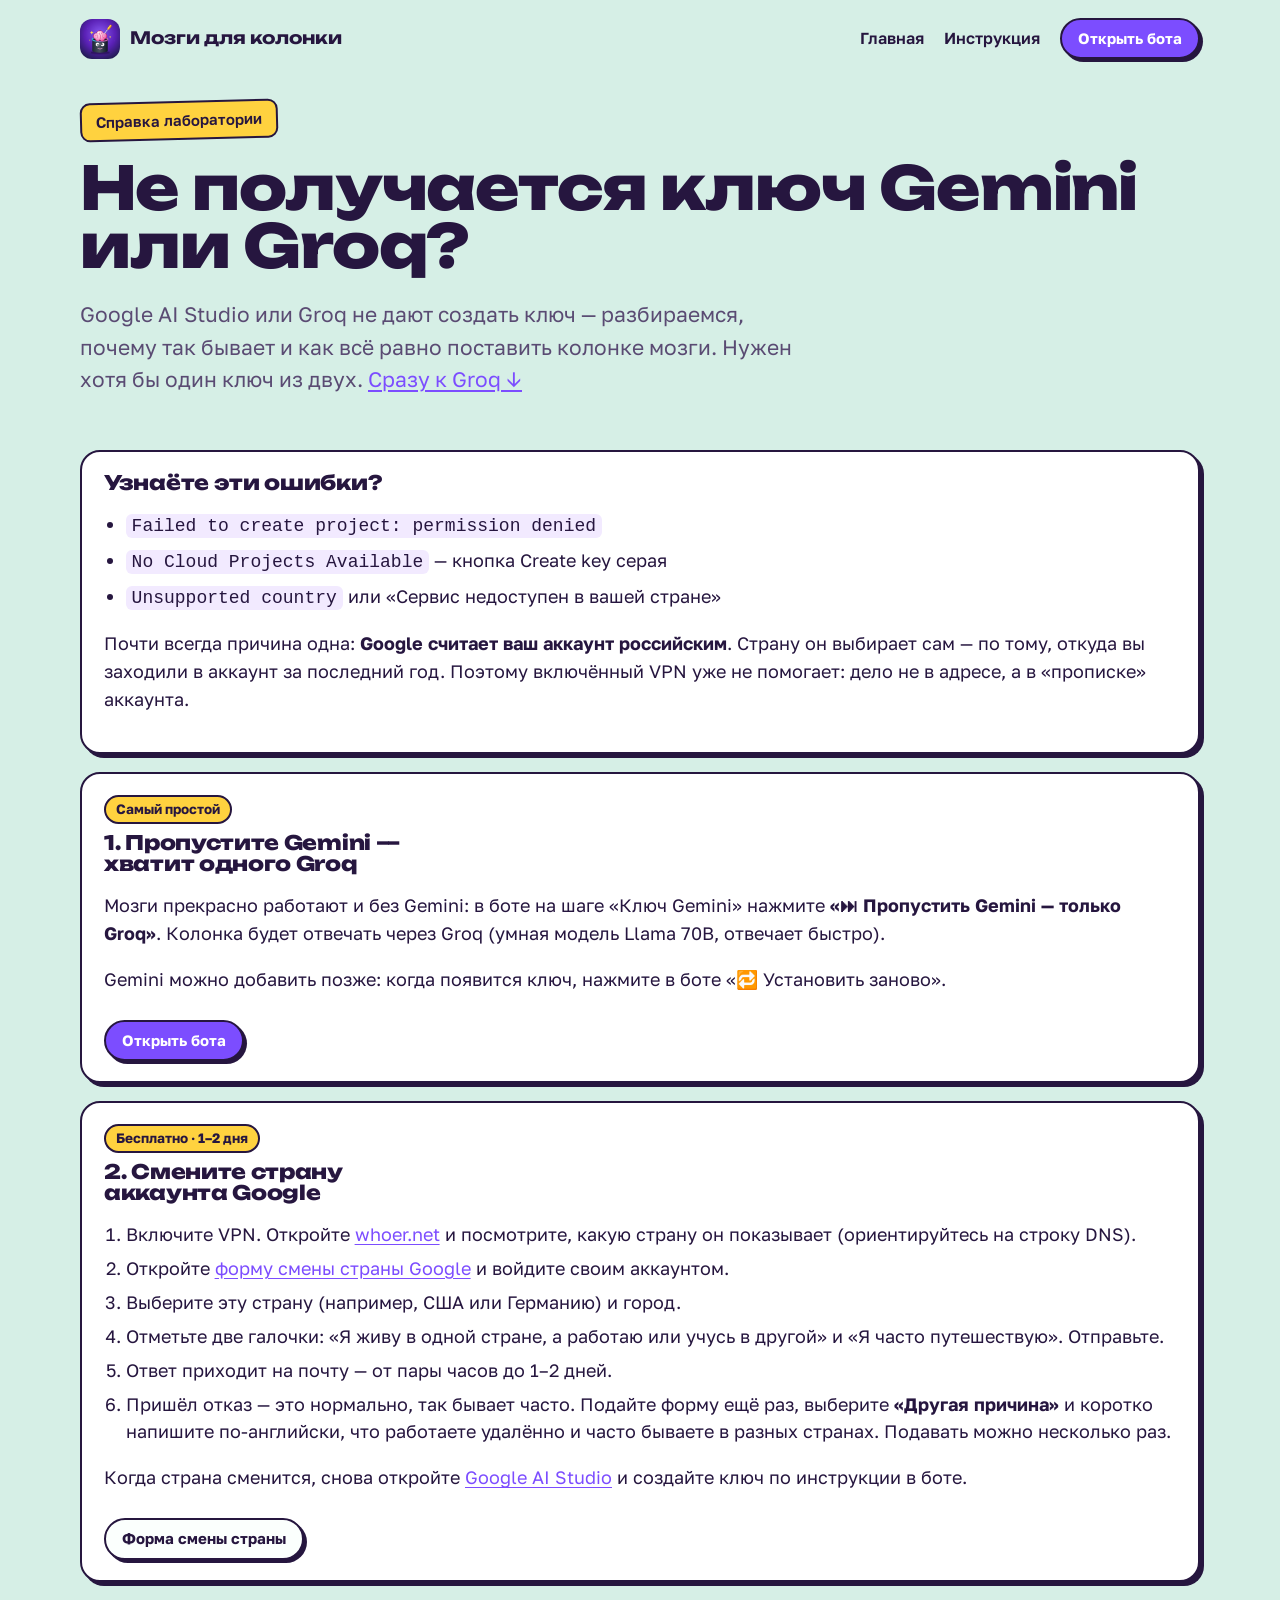
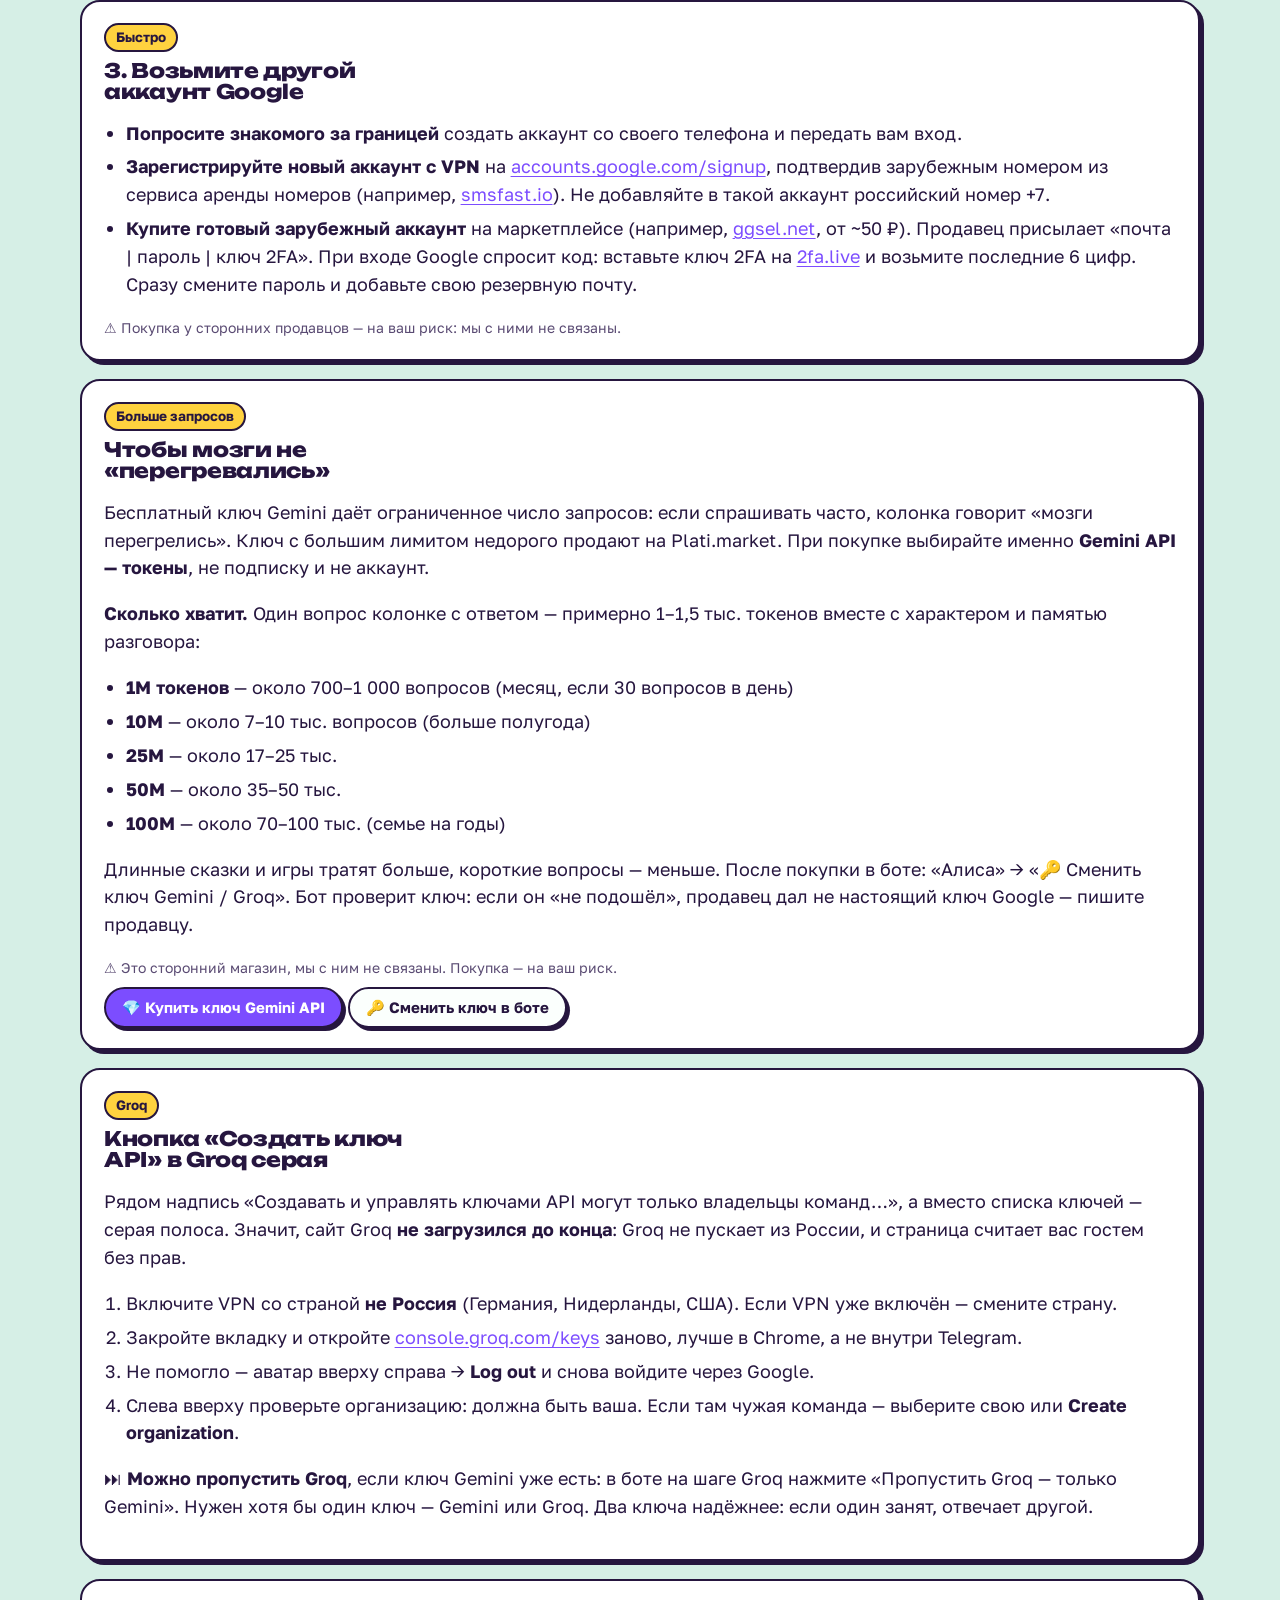
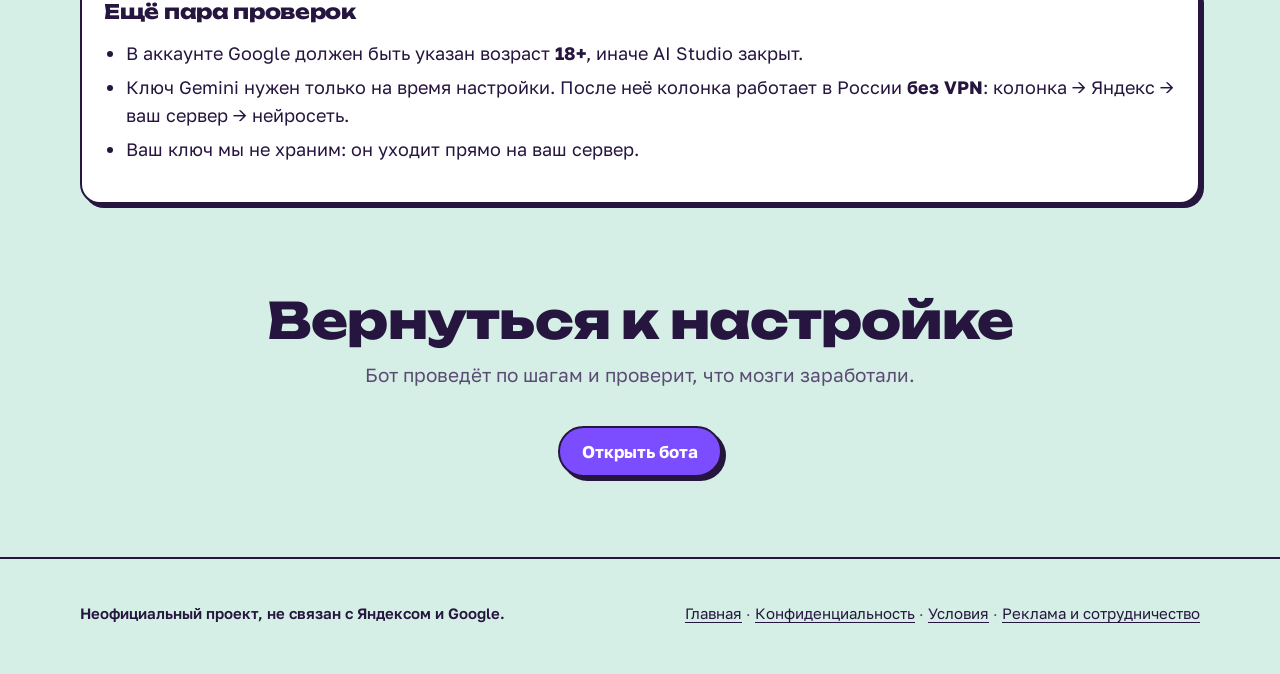
==== commit f33a667c: "Больше запросов к Gemini: покупка ключа, расчёт токенов; смена ключей в кабинете" ====
--- a/gemini-help.html
+++ b/gemini-help.html
@@ -86,6 +86,24 @@
     <p class="gate-small">⚠️ Покупка у сторонних продавцов — на ваш риск: мы с ними не связаны.</p>
   </section>
 
+  <section class="help-card" id="more">
+    <span class="tag">Больше запросов</span>
+    <h2>Чтобы мозги не «перегревались»</h2>
+    <p>Бесплатный ключ Gemini даёт ограниченное число запросов: если спрашивать часто, колонка говорит «мозги перегрелись». Ключ с большим лимитом недорого продают на Plati.market. При покупке выбирайте именно <b>Gemini API — токены</b>, не подписку и не аккаунт.</p>
+    <p><b>Сколько хватит.</b> Один вопрос колонке с ответом — примерно 1–1,5 тыс. токенов вместе с характером и памятью разговора:</p>
+    <ul>
+      <li><b>1M токенов</b> — около 700–1 000 вопросов (месяц, если 30 вопросов в день)</li>
+      <li><b>10M</b> — около 7–10 тыс. вопросов (больше полугода)</li>
+      <li><b>25M</b> — около 17–25 тыс.</li>
+      <li><b>50M</b> — около 35–50 тыс.</li>
+      <li><b>100M</b> — около 70–100 тыс. (семье на годы)</li>
+    </ul>
+    <p>Длинные сказки и игры тратят больше, короткие вопросы — меньше. После покупки в боте: «Алиса» → «🔑 Сменить ключ Gemini / Groq». Бот проверит ключ: если он «не подошёл», продавец дал не настоящий ключ Google — пишите продавцу.</p>
+    <p class="gate-small">⚠️ Это сторонний магазин, мы с ним не связаны. Покупка — на ваш риск.</p>
+    <a class="btn small" id="buy-gemini" href="https://plati.market/games/gemini/1541/" target="_blank" rel="noopener">💎 Купить ключ Gemini API</a>
+    <a class="btn small ghost" href="https://t.me/alisa_mozgi_dlya_kolonki_bot?start=keys">🔑 Сменить ключ в боте</a>
+  </section>
+
   <section class="help-card" id="groq">
     <span class="tag">Groq</span>
     <h2>Кнопка «Создать ключ API» в Groq серая</h2>
@@ -123,5 +141,11 @@
 </footer>
 
 <script src="app.js" defer></script>
+<script>
+  // Ссылка «купить ключ» меняется в пульте бота (например, на реферальную)
+  fetch('https://pult-dlya-kolonki.tenylse.workers.dev/site/links').then(function (r) { return r.json(); }).then(function (d) {
+    if (d && d.gemini_buy_url) document.getElementById('buy-gemini').href = d.gemini_buy_url;
+  }).catch(function () {});
+</script>
 </body>
 </html>
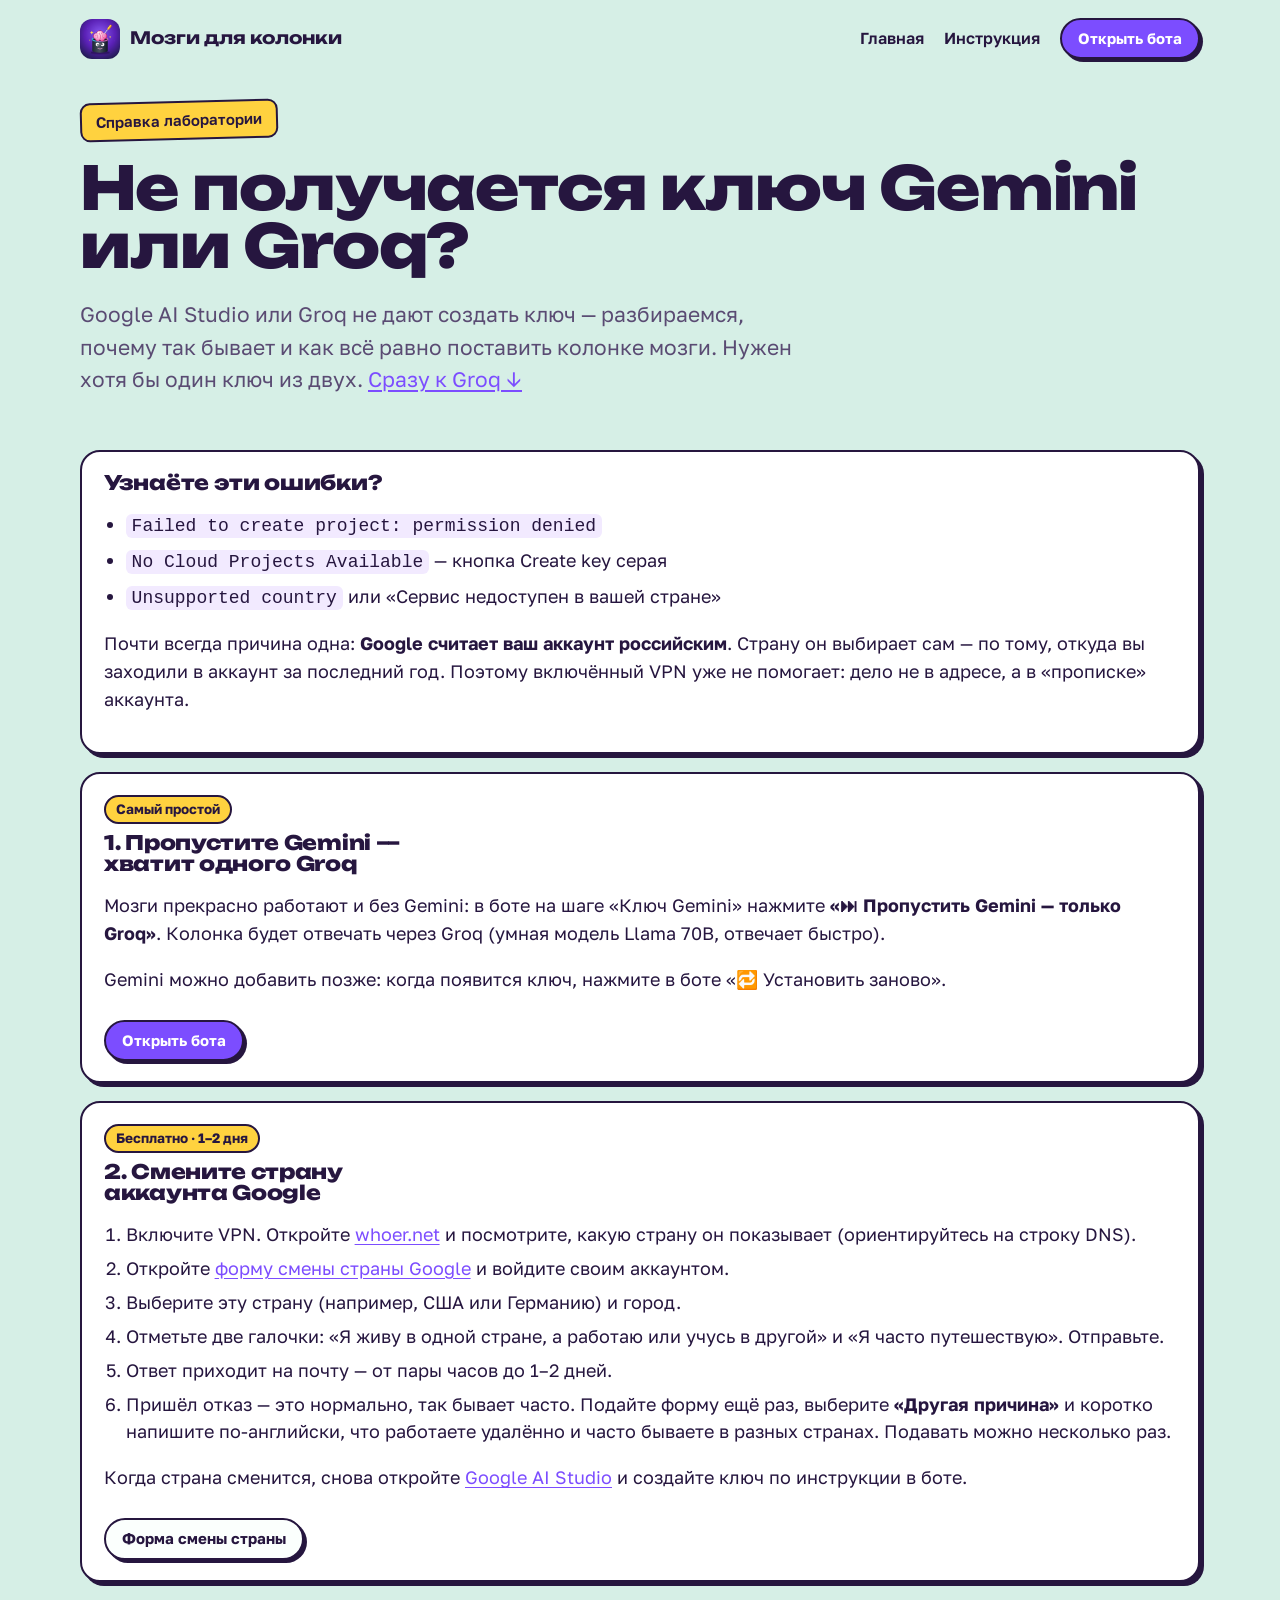
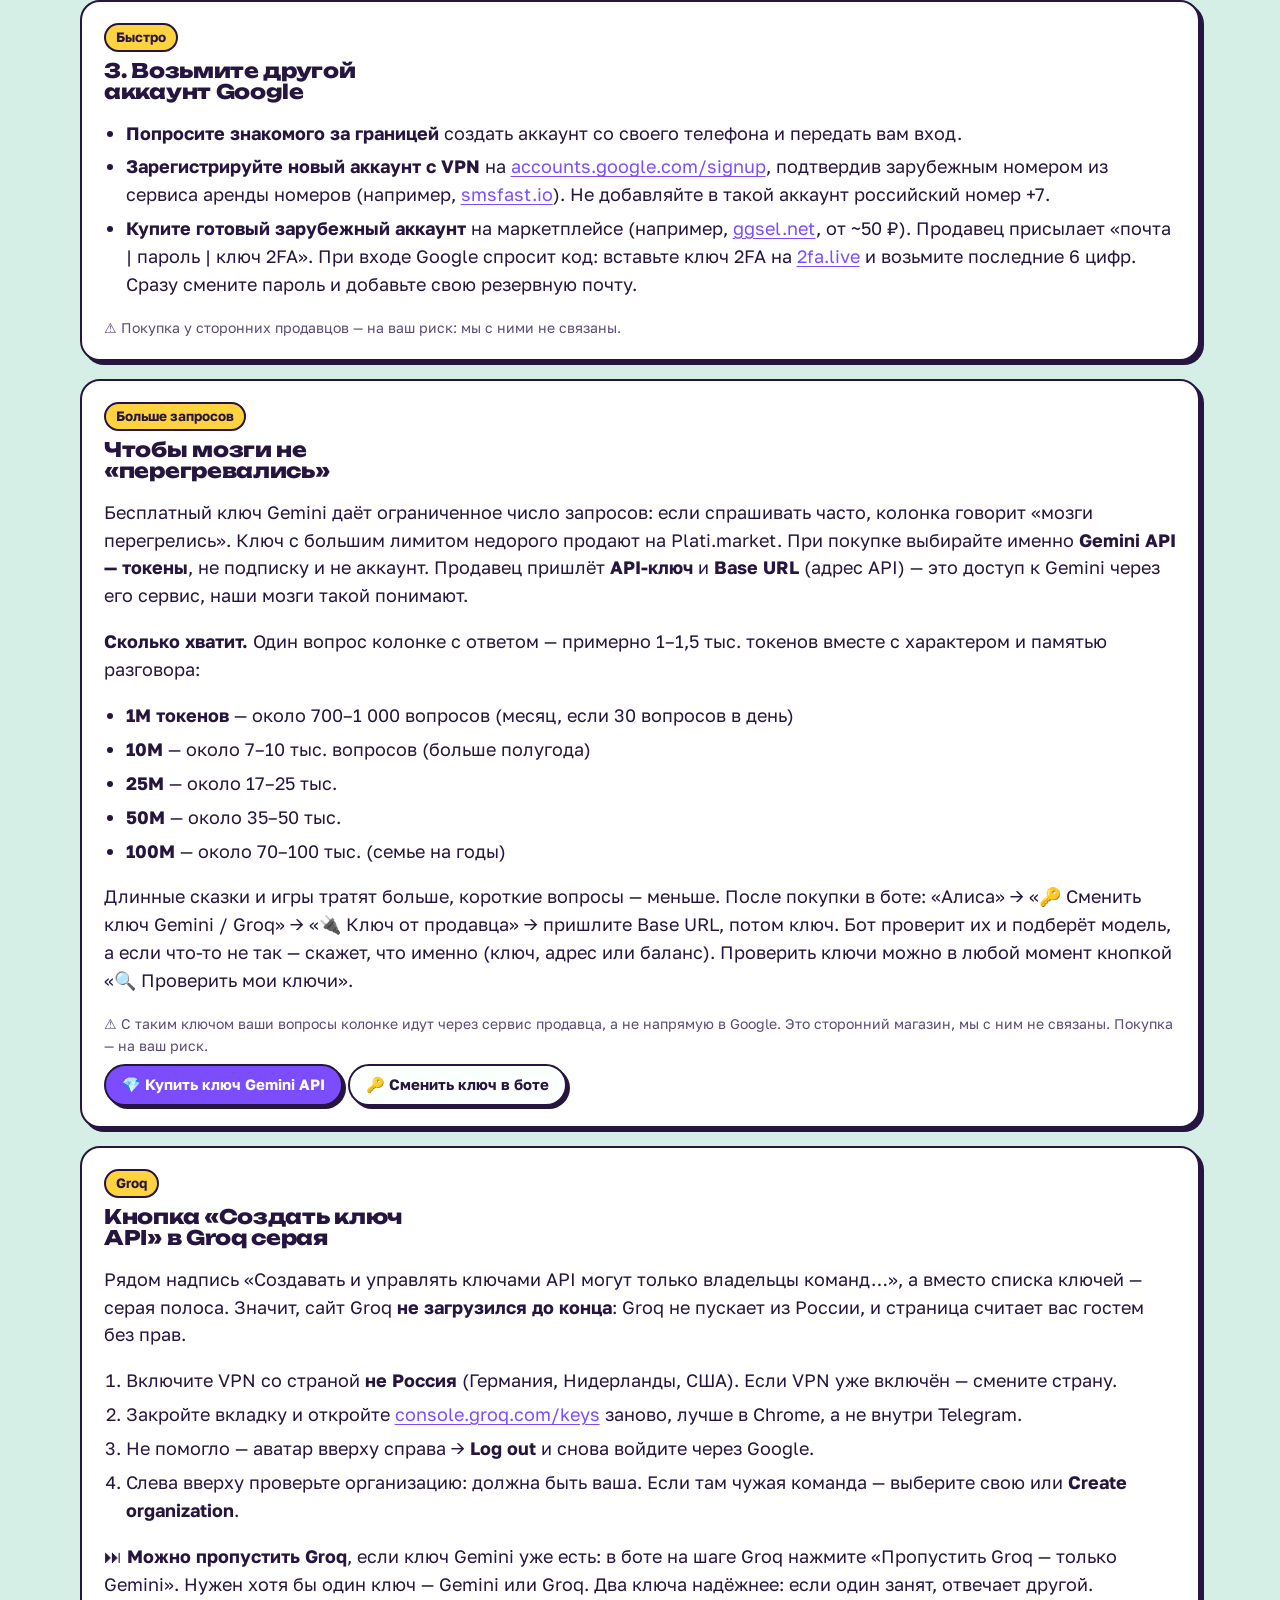
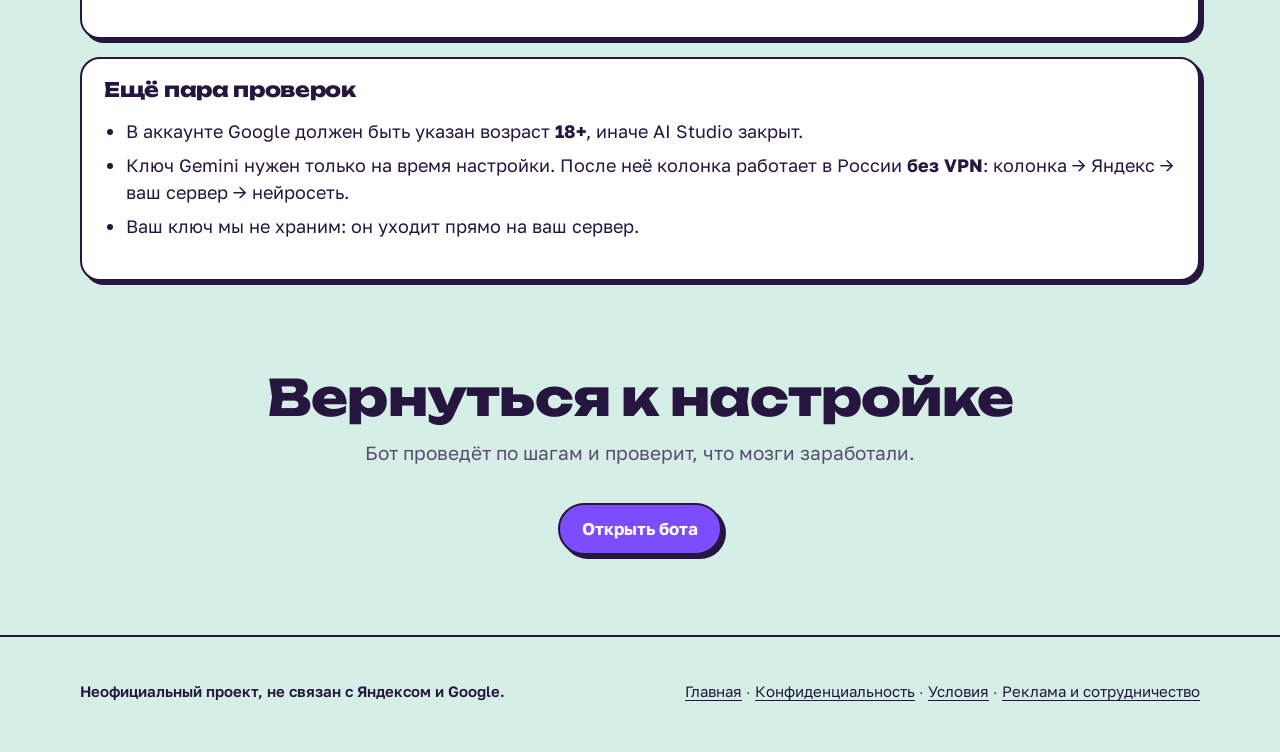
==== commit ba5269d2: "Ключ от продавца (Base URL), проверка ключей" ====
--- a/gemini-help.html
+++ b/gemini-help.html
@@ -89,7 +89,7 @@
   <section class="help-card" id="more">
     <span class="tag">Больше запросов</span>
     <h2>Чтобы мозги не «перегревались»</h2>
-    <p>Бесплатный ключ Gemini даёт ограниченное число запросов: если спрашивать часто, колонка говорит «мозги перегрелись». Ключ с большим лимитом недорого продают на Plati.market. При покупке выбирайте именно <b>Gemini API — токены</b>, не подписку и не аккаунт.</p>
+    <p>Бесплатный ключ Gemini даёт ограниченное число запросов: если спрашивать часто, колонка говорит «мозги перегрелись». Ключ с большим лимитом недорого продают на Plati.market. При покупке выбирайте именно <b>Gemini API — токены</b>, не подписку и не аккаунт. Продавец пришлёт <b>API-ключ</b> и <b>Base URL</b> (адрес API) — это доступ к Gemini через его сервис, наши мозги такой понимают.</p>
     <p><b>Сколько хватит.</b> Один вопрос колонке с ответом — примерно 1–1,5 тыс. токенов вместе с характером и памятью разговора:</p>
     <ul>
       <li><b>1M токенов</b> — около 700–1 000 вопросов (месяц, если 30 вопросов в день)</li>
@@ -98,8 +98,8 @@
       <li><b>50M</b> — около 35–50 тыс.</li>
       <li><b>100M</b> — около 70–100 тыс. (семье на годы)</li>
     </ul>
-    <p>Длинные сказки и игры тратят больше, короткие вопросы — меньше. После покупки в боте: «Алиса» → «🔑 Сменить ключ Gemini / Groq». Бот проверит ключ: если он «не подошёл», продавец дал не настоящий ключ Google — пишите продавцу.</p>
-    <p class="gate-small">⚠️ Это сторонний магазин, мы с ним не связаны. Покупка — на ваш риск.</p>
+    <p>Длинные сказки и игры тратят больше, короткие вопросы — меньше. После покупки в боте: «Алиса» → «🔑 Сменить ключ Gemini / Groq» → «🔌 Ключ от продавца» → пришлите Base URL, потом ключ. Бот проверит их и подберёт модель, а если что-то не так — скажет, что именно (ключ, адрес или баланс). Проверить ключи можно в любой момент кнопкой «🔍 Проверить мои ключи».</p>
+    <p class="gate-small">⚠️ С таким ключом ваши вопросы колонке идут через сервис продавца, а не напрямую в Google. Это сторонний магазин, мы с ним не связаны. Покупка — на ваш риск.</p>
     <a class="btn small" id="buy-gemini" href="https://plati.market/games/gemini/1541/" target="_blank" rel="noopener">💎 Купить ключ Gemini API</a>
     <a class="btn small ghost" href="https://t.me/alisa_mozgi_dlya_kolonki_bot?start=keys">🔑 Сменить ключ в боте</a>
   </section>
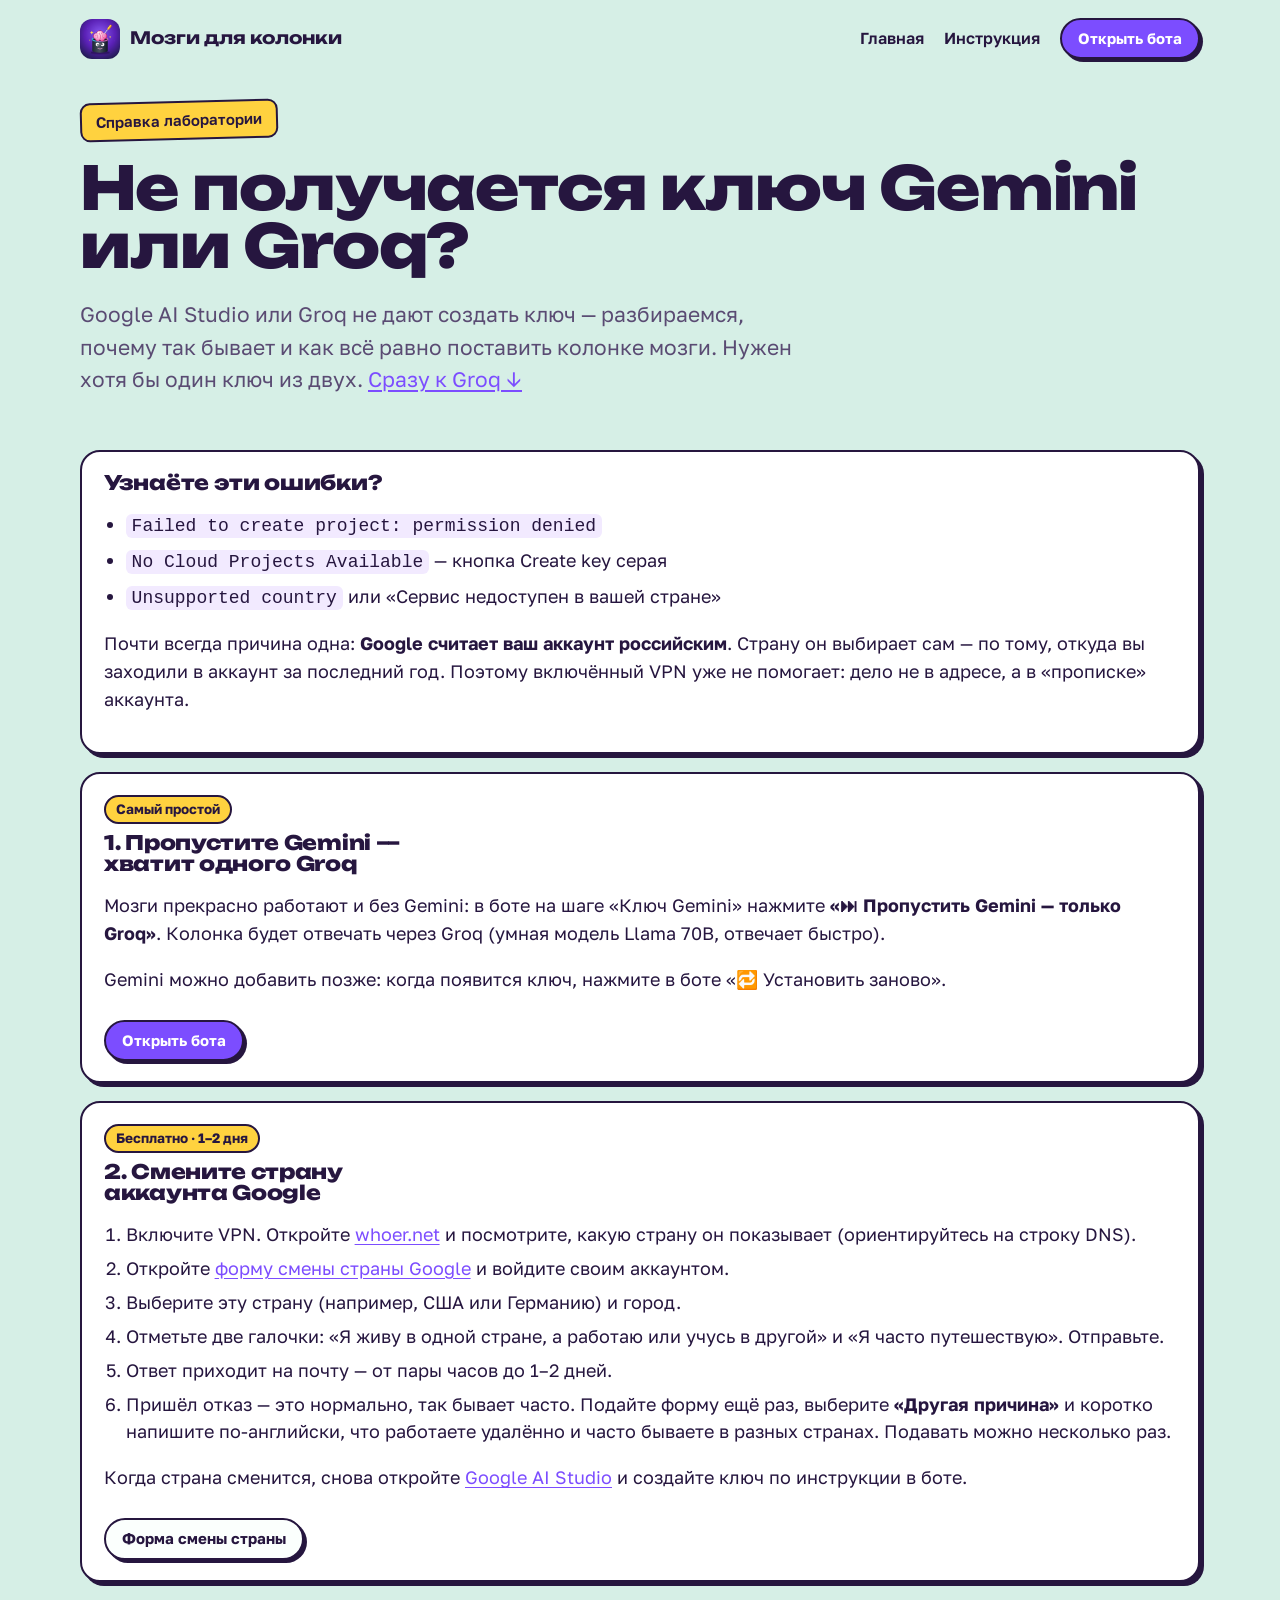
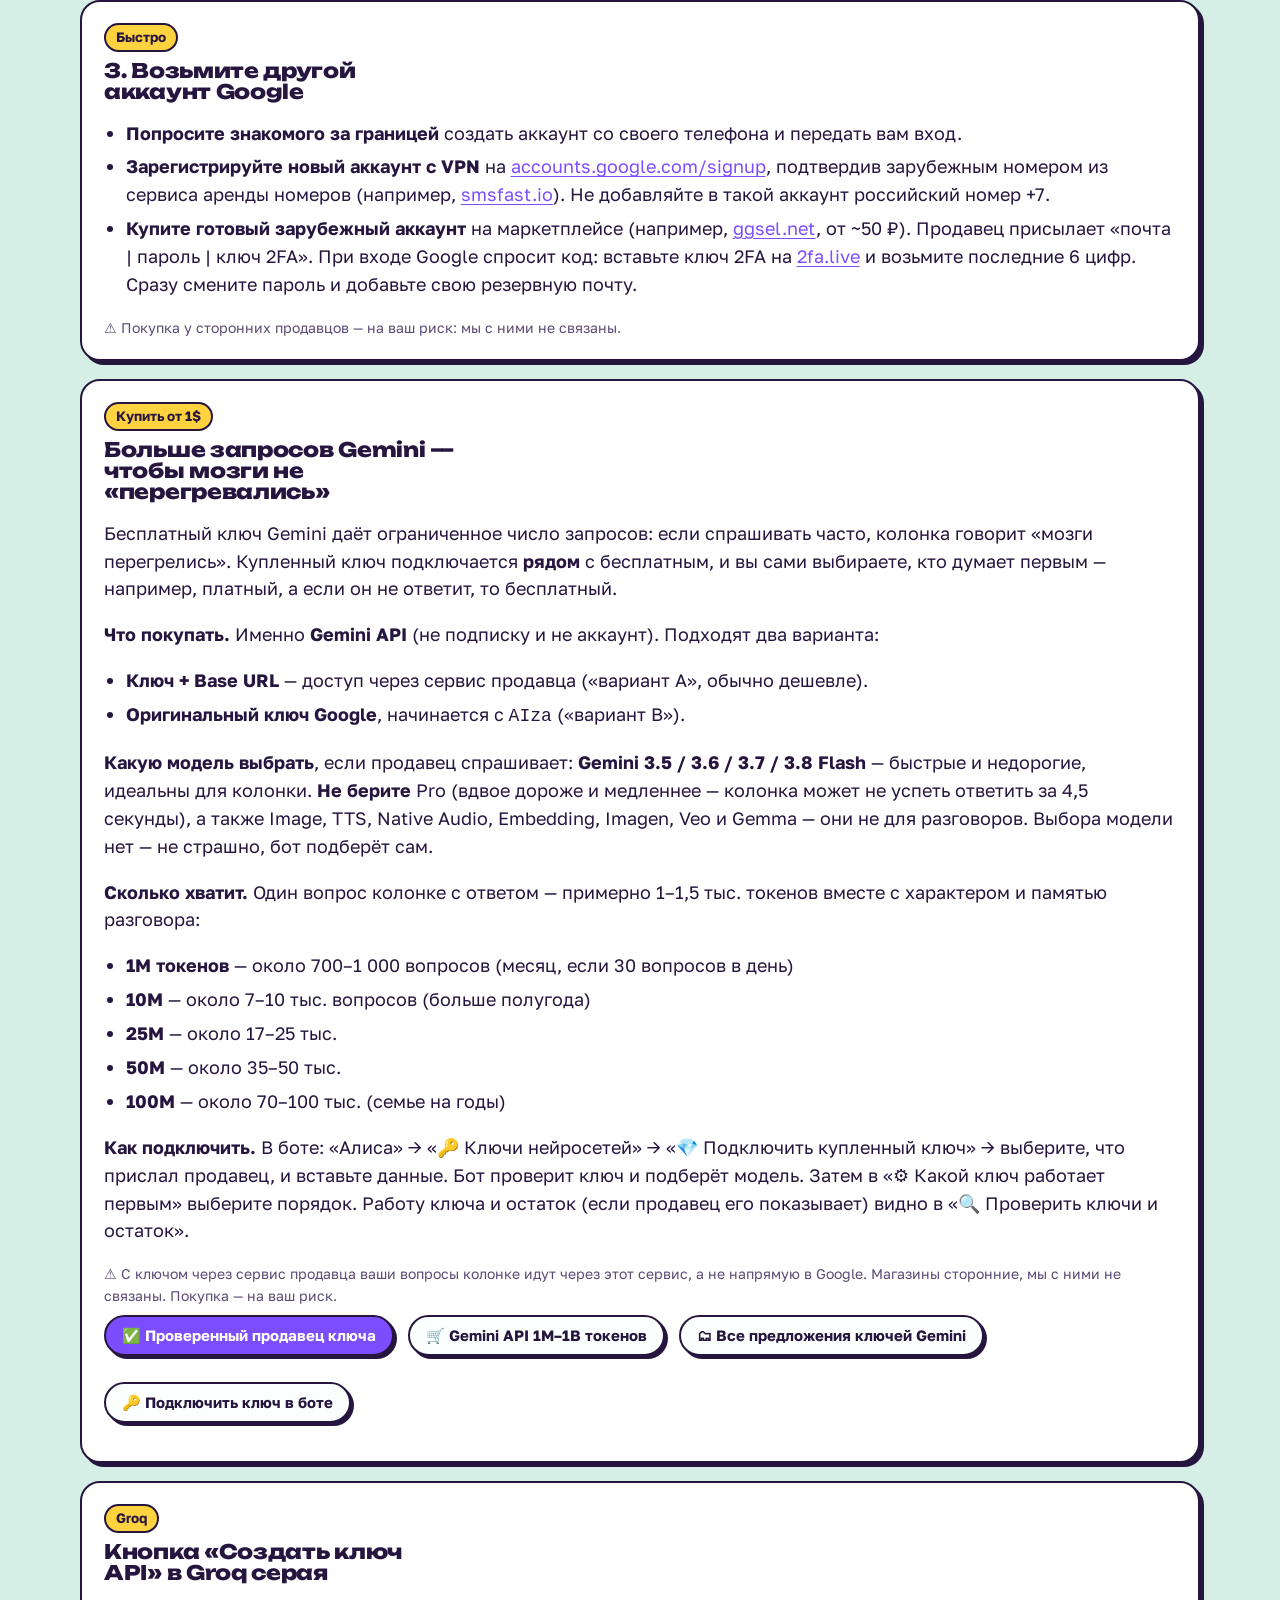
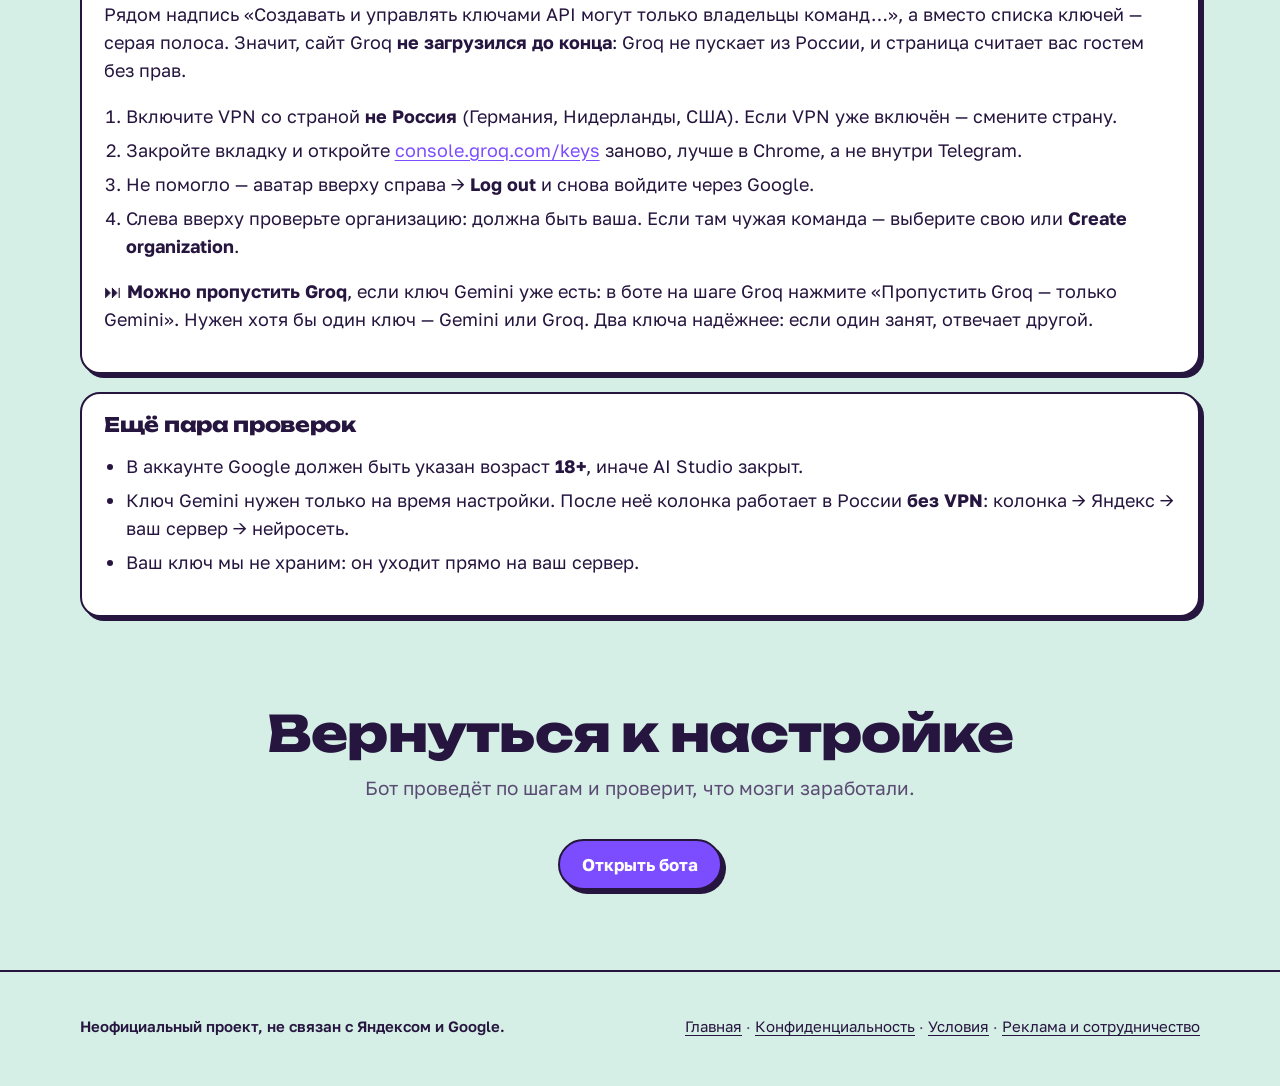
==== commit 31987155: "Купить от 1$: несколько кнопок из пульта, выбор модели, платный ключ рядом с бесплатным" ====
--- a/gemini-help.html
+++ b/gemini-help.html
@@ -87,9 +87,15 @@
   </section>
 
   <section class="help-card" id="more">
-    <span class="tag">Больше запросов</span>
-    <h2>Чтобы мозги не «перегревались»</h2>
-    <p>Бесплатный ключ Gemini даёт ограниченное число запросов: если спрашивать часто, колонка говорит «мозги перегрелись». Ключ с большим лимитом недорого продают на Plati.market. При покупке выбирайте именно <b>Gemini API — токены</b>, не подписку и не аккаунт. Продавец пришлёт <b>API-ключ</b> и <b>Base URL</b> (адрес API) — это доступ к Gemini через его сервис, наши мозги такой понимают.</p>
+    <span class="tag">Купить от 1$</span>
+    <h2>Больше запросов Gemini — чтобы мозги не «перегревались»</h2>
+    <p>Бесплатный ключ Gemini даёт ограниченное число запросов: если спрашивать часто, колонка говорит «мозги перегрелись». Купленный ключ подключается <b>рядом</b> с бесплатным, и вы сами выбираете, кто думает первым — например, платный, а если он не ответит, то бесплатный.</p>
+    <p><b>Что покупать.</b> Именно <b>Gemini API</b> (не подписку и не аккаунт). Подходят два варианта:</p>
+    <ul>
+      <li><b>Ключ + Base URL</b> — доступ через сервис продавца («вариант A», обычно дешевле).</li>
+      <li><b>Оригинальный ключ Google</b>, начинается с <code>AIza</code> («вариант B»).</li>
+    </ul>
+    <p><b>Какую модель выбрать</b>, если продавец спрашивает: <b>Gemini 3.5 / 3.6 / 3.7 / 3.8 Flash</b> — быстрые и недорогие, идеальны для колонки. <b>Не берите</b> Pro (вдвое дороже и медленнее — колонка может не успеть ответить за 4,5 секунды), а также Image, TTS, Native Audio, Embedding, Imagen, Veo и Gemma — они не для разговоров. Выбора модели нет — не страшно, бот подберёт сам.</p>
     <p><b>Сколько хватит.</b> Один вопрос колонке с ответом — примерно 1–1,5 тыс. токенов вместе с характером и памятью разговора:</p>
     <ul>
       <li><b>1M токенов</b> — около 700–1 000 вопросов (месяц, если 30 вопросов в день)</li>
@@ -98,10 +104,14 @@
       <li><b>50M</b> — около 35–50 тыс.</li>
       <li><b>100M</b> — около 70–100 тыс. (семье на годы)</li>
     </ul>
-    <p>Длинные сказки и игры тратят больше, короткие вопросы — меньше. После покупки в боте: «Алиса» → «🔑 Сменить ключ Gemini / Groq» → «🔌 Ключ от продавца» → пришлите Base URL, потом ключ. Бот проверит их и подберёт модель, а если что-то не так — скажет, что именно (ключ, адрес или баланс). Проверить ключи можно в любой момент кнопкой «🔍 Проверить мои ключи».</p>
-    <p class="gate-small">⚠️ С таким ключом ваши вопросы колонке идут через сервис продавца, а не напрямую в Google. Это сторонний магазин, мы с ним не связаны. Покупка — на ваш риск.</p>
-    <a class="btn small" id="buy-gemini" href="https://plati.market/games/gemini/1541/" target="_blank" rel="noopener">💎 Купить ключ Gemini API</a>
-    <a class="btn small ghost" href="https://t.me/alisa_mozgi_dlya_kolonki_bot?start=keys">🔑 Сменить ключ в боте</a>
+    <p><b>Как подключить.</b> В боте: «Алиса» → «🔑 Ключи нейросетей» → «💎 Подключить купленный ключ» → выберите, что прислал продавец, и вставьте данные. Бот проверит ключ и подберёт модель. Затем в «⚙️ Какой ключ работает первым» выберите порядок. Работу ключа и остаток (если продавец его показывает) видно в «🔍 Проверить ключи и остаток».</p>
+    <p class="gate-small">⚠️ С ключом через сервис продавца ваши вопросы колонке идут через этот сервис, а не напрямую в Google. Магазины сторонние, мы с ними не связаны. Покупка — на ваш риск.</p>
+    <div class="cta-row" id="buy-links">
+      <a class="btn small" href="https://digiseller.me/asp2/pay.asp?id_d=5079491&amp;ai=1481171" target="_blank" rel="noopener">✅ Проверенный продавец ключа</a>
+      <a class="btn small ghost" href="https://plati.market/itm/api-gemini-flash-3-7-3-6-3-5-pro-3-1-auto-delivery-1m-1b/6056762" target="_blank" rel="noopener">🛒 Gemini API 1M–1B токенов</a>
+      <a class="btn small ghost" href="https://plati.market/games/gemini/1541/" target="_blank" rel="noopener">🗂 Все предложения ключей Gemini</a>
+    </div>
+    <p><a class="btn small ghost" href="https://t.me/alisa_mozgi_dlya_kolonki_bot?start=keys">🔑 Подключить ключ в боте</a></p>
   </section>
 
   <section class="help-card" id="groq">
@@ -142,9 +152,13 @@
 
 <script src="app.js" defer></script>
 <script>
-  // Ссылка «купить ключ» меняется в пульте бота (например, на реферальную)
+  // Кнопки «купить ключ» меняются в пульте бота (свои реферальные ссылки)
   fetch('https://pult-dlya-kolonki.tenylse.workers.dev/site/links').then(function (r) { return r.json(); }).then(function (d) {
-    if (d && d.gemini_buy_url) document.getElementById('buy-gemini').href = d.gemini_buy_url;
+    if (!d || !Array.isArray(d.buy_links)) return;
+    var box = document.getElementById('buy-links'); box.innerHTML = '';
+    d.buy_links.forEach(function (l, i) {
+      var a = document.createElement('a'); a.className = 'btn small' + (i ? ' ghost' : ''); a.href = l.u; a.target = '_blank'; a.rel = 'noopener'; a.textContent = l.t; box.appendChild(a);
+    });
   }).catch(function () {});
 </script>
 </body>
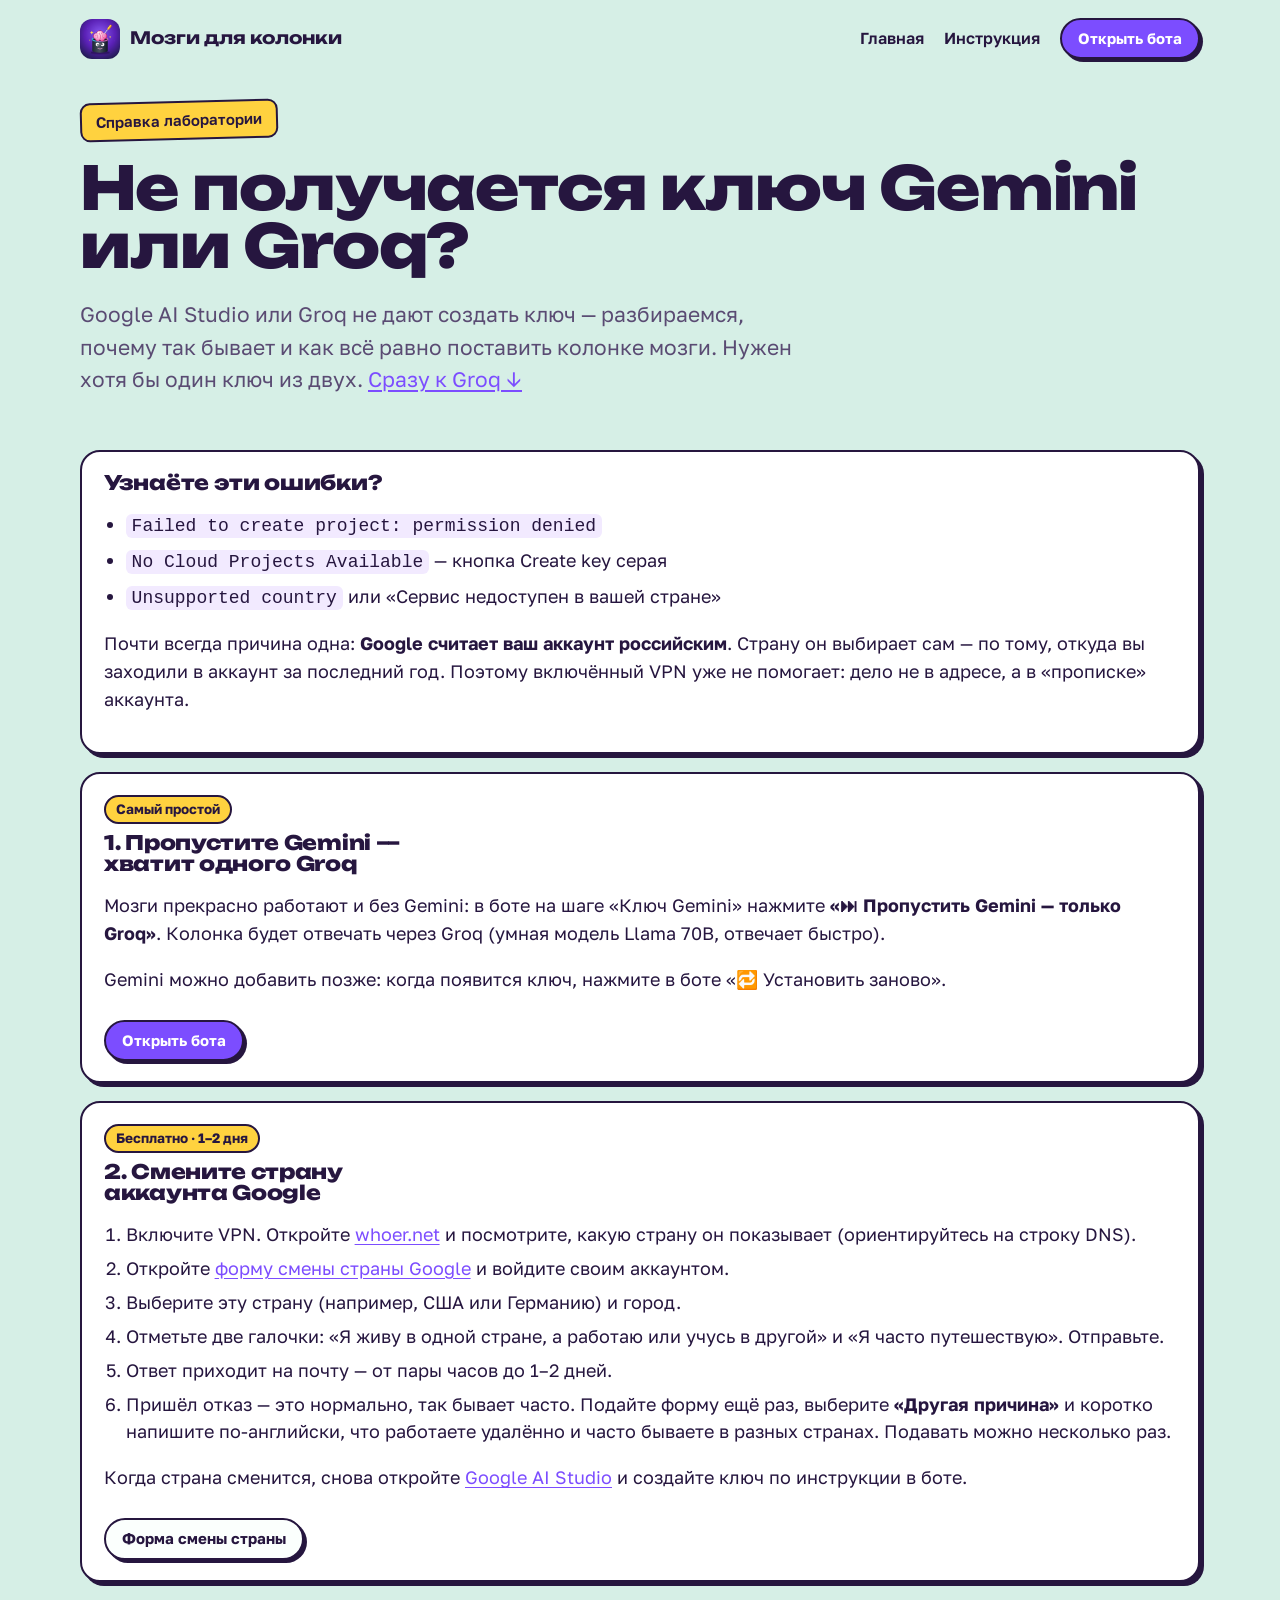
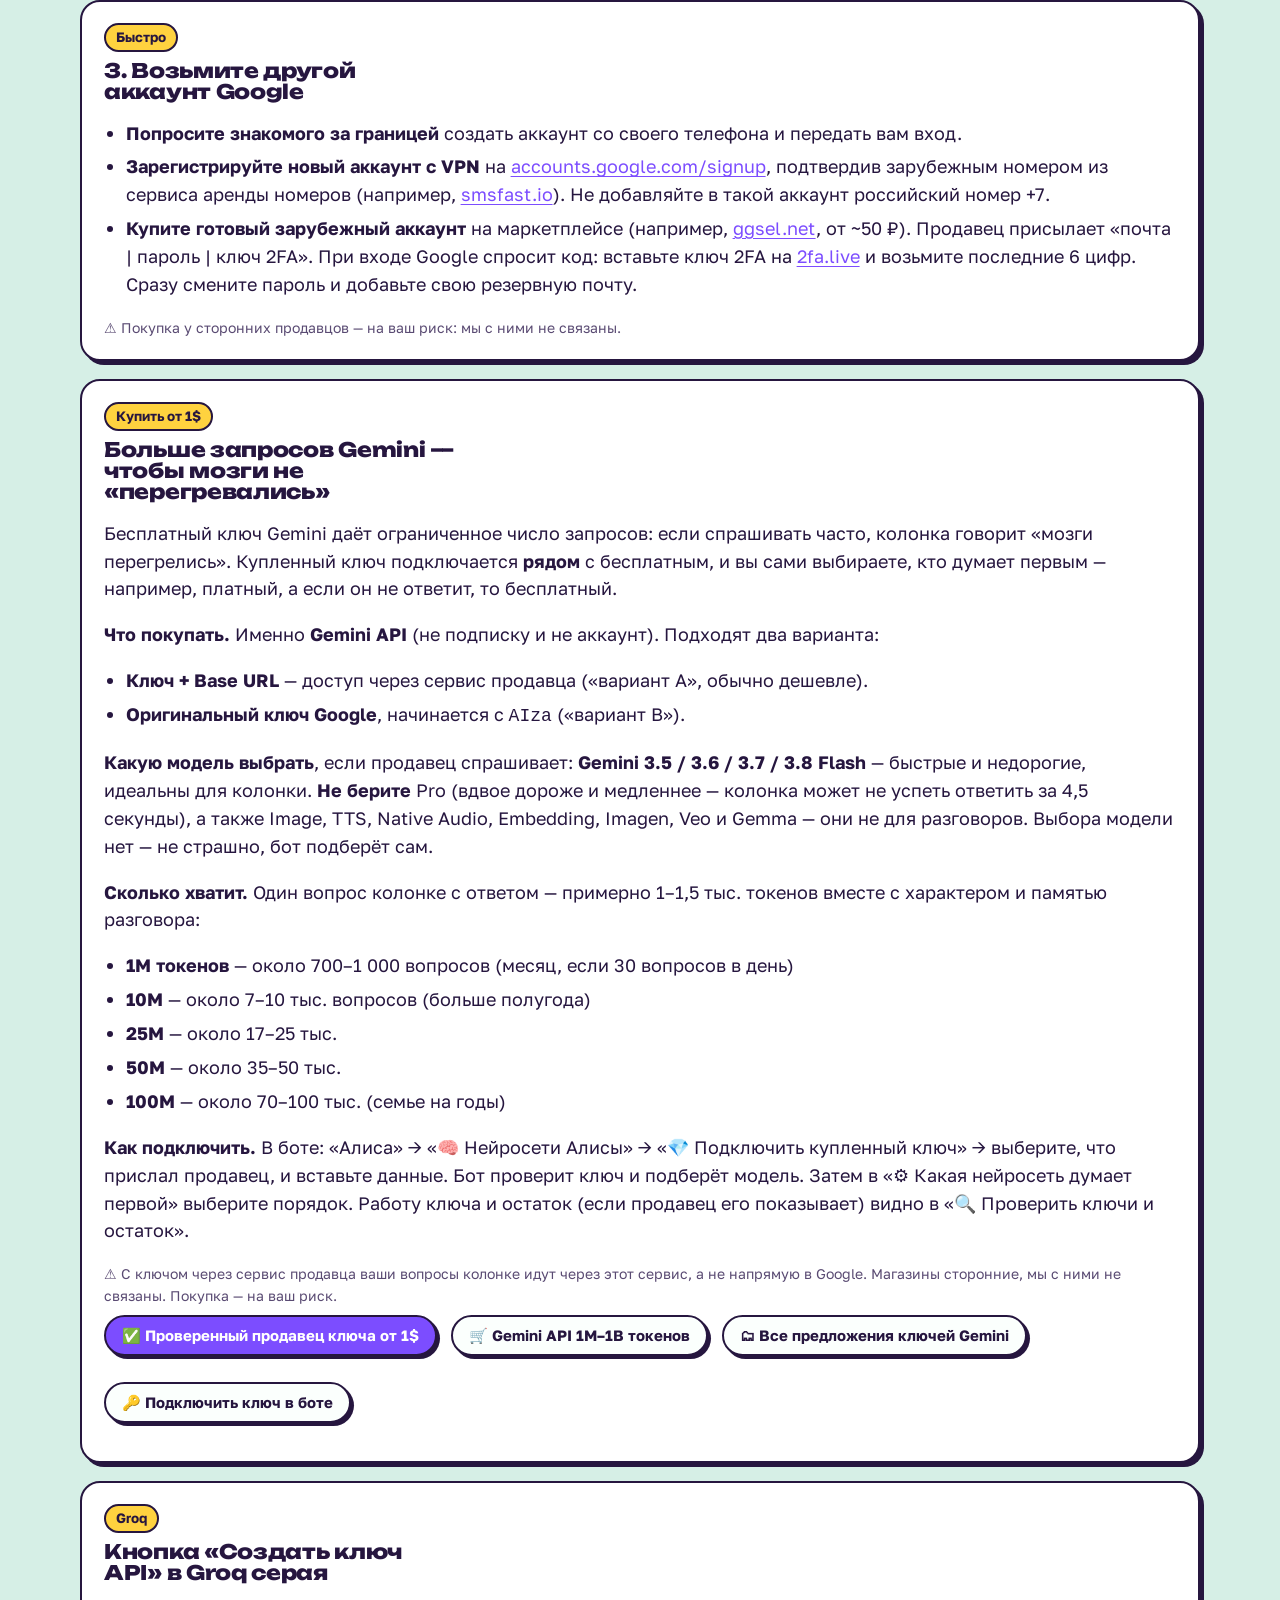
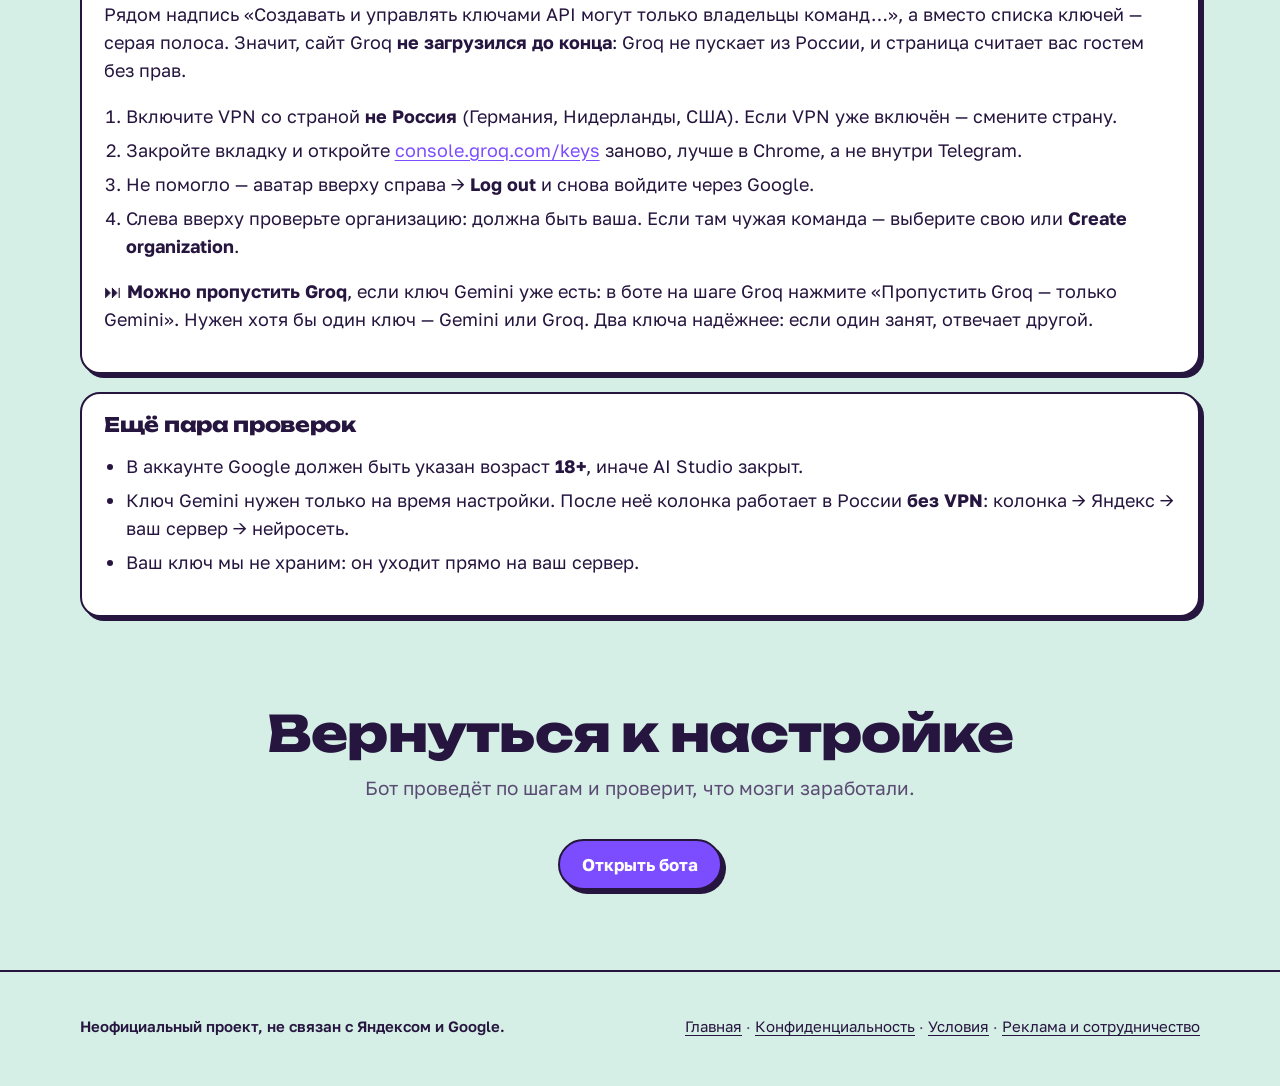
==== commit 54260f1f: "Нейросети Алисы: новые названия" ====
--- a/gemini-help.html
+++ b/gemini-help.html
@@ -104,10 +104,10 @@
       <li><b>50M</b> — около 35–50 тыс.</li>
       <li><b>100M</b> — около 70–100 тыс. (семье на годы)</li>
     </ul>
-    <p><b>Как подключить.</b> В боте: «Алиса» → «🔑 Ключи нейросетей» → «💎 Подключить купленный ключ» → выберите, что прислал продавец, и вставьте данные. Бот проверит ключ и подберёт модель. Затем в «⚙️ Какой ключ работает первым» выберите порядок. Работу ключа и остаток (если продавец его показывает) видно в «🔍 Проверить ключи и остаток».</p>
+    <p><b>Как подключить.</b> В боте: «Алиса» → «🧠 Нейросети Алисы» → «💎 Подключить купленный ключ» → выберите, что прислал продавец, и вставьте данные. Бот проверит ключ и подберёт модель. Затем в «⚙️ Какая нейросеть думает первой» выберите порядок. Работу ключа и остаток (если продавец его показывает) видно в «🔍 Проверить ключи и остаток».</p>
     <p class="gate-small">⚠️ С ключом через сервис продавца ваши вопросы колонке идут через этот сервис, а не напрямую в Google. Магазины сторонние, мы с ними не связаны. Покупка — на ваш риск.</p>
     <div class="cta-row" id="buy-links">
-      <a class="btn small" href="https://digiseller.me/asp2/pay.asp?id_d=5079491&amp;ai=1481171" target="_blank" rel="noopener">✅ Проверенный продавец ключа</a>
+      <a class="btn small" href="https://digiseller.me/asp2/pay.asp?id_d=5079491&amp;ai=1481171" target="_blank" rel="noopener">✅ Проверенный продавец ключа от 1$</a>
       <a class="btn small ghost" href="https://plati.market/itm/api-gemini-flash-3-7-3-6-3-5-pro-3-1-auto-delivery-1m-1b/6056762" target="_blank" rel="noopener">🛒 Gemini API 1M–1B токенов</a>
       <a class="btn small ghost" href="https://plati.market/games/gemini/1541/" target="_blank" rel="noopener">🗂 Все предложения ключей Gemini</a>
     </div>
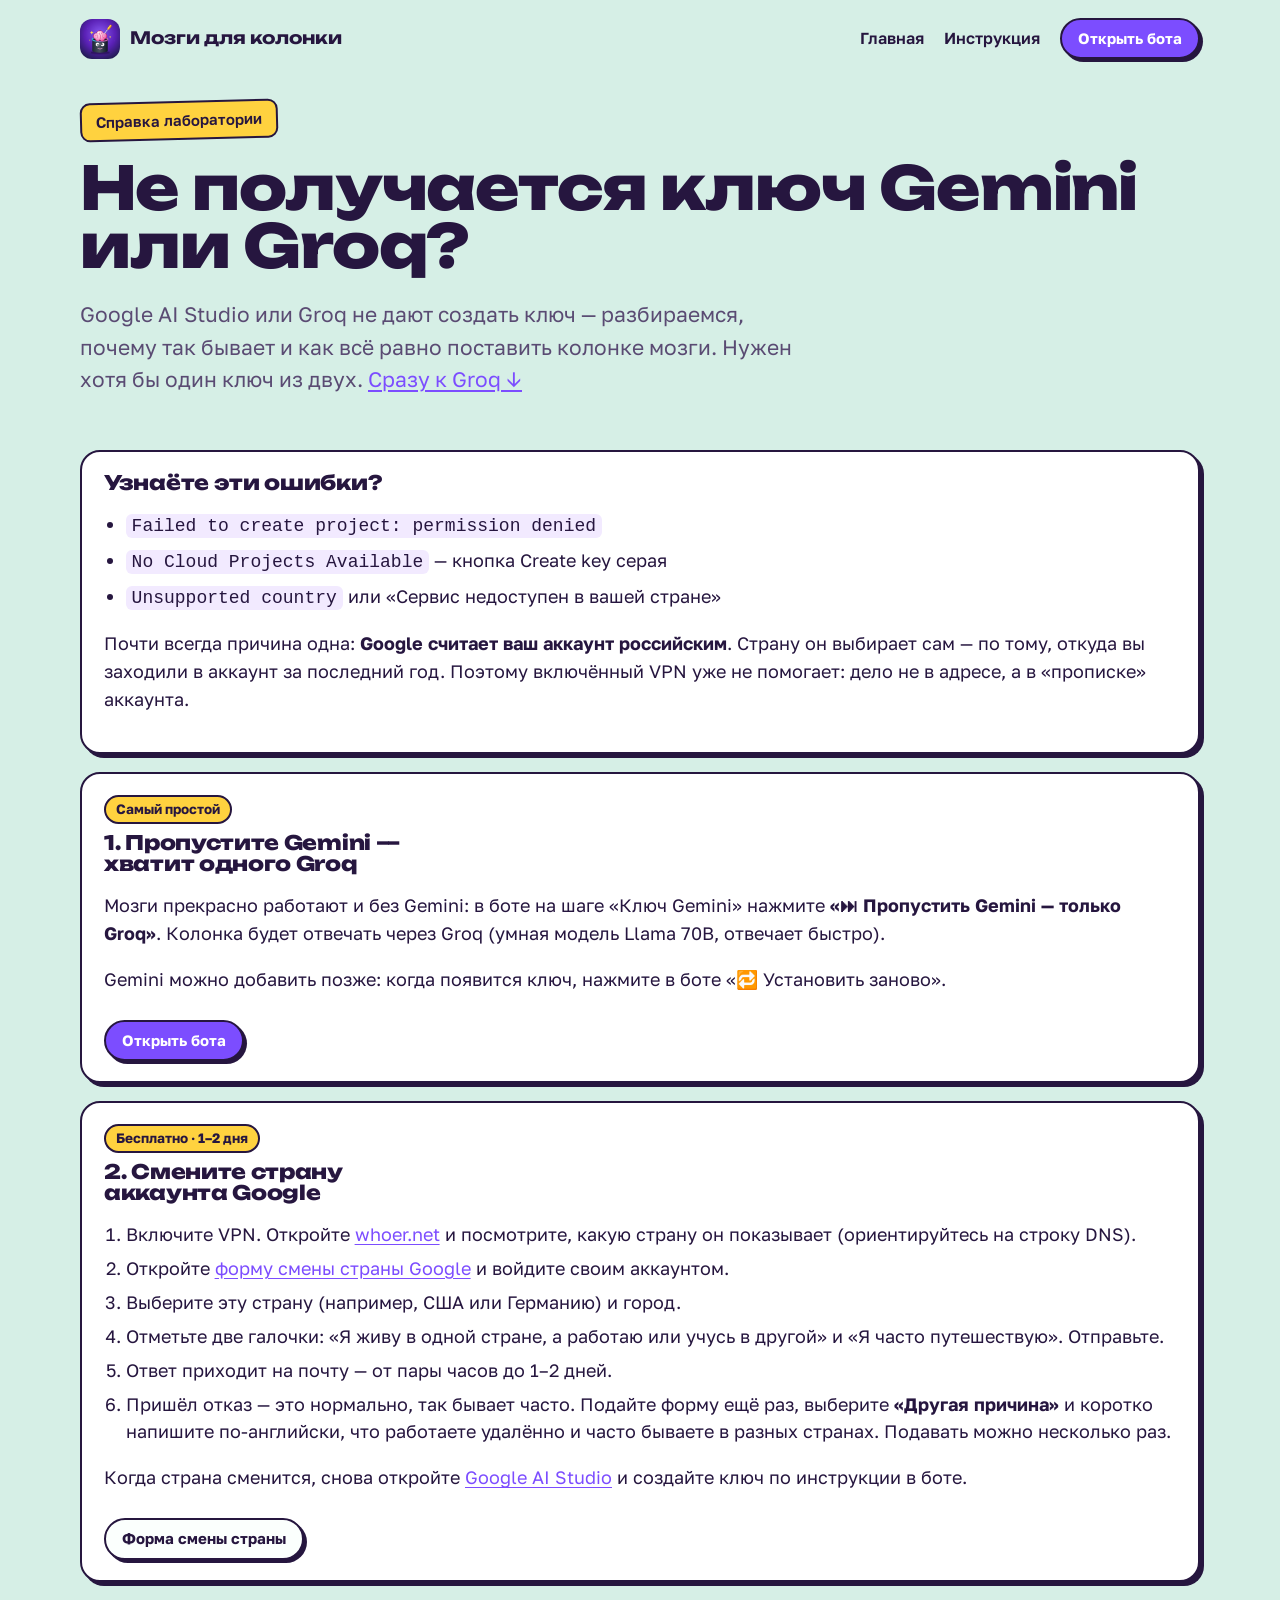
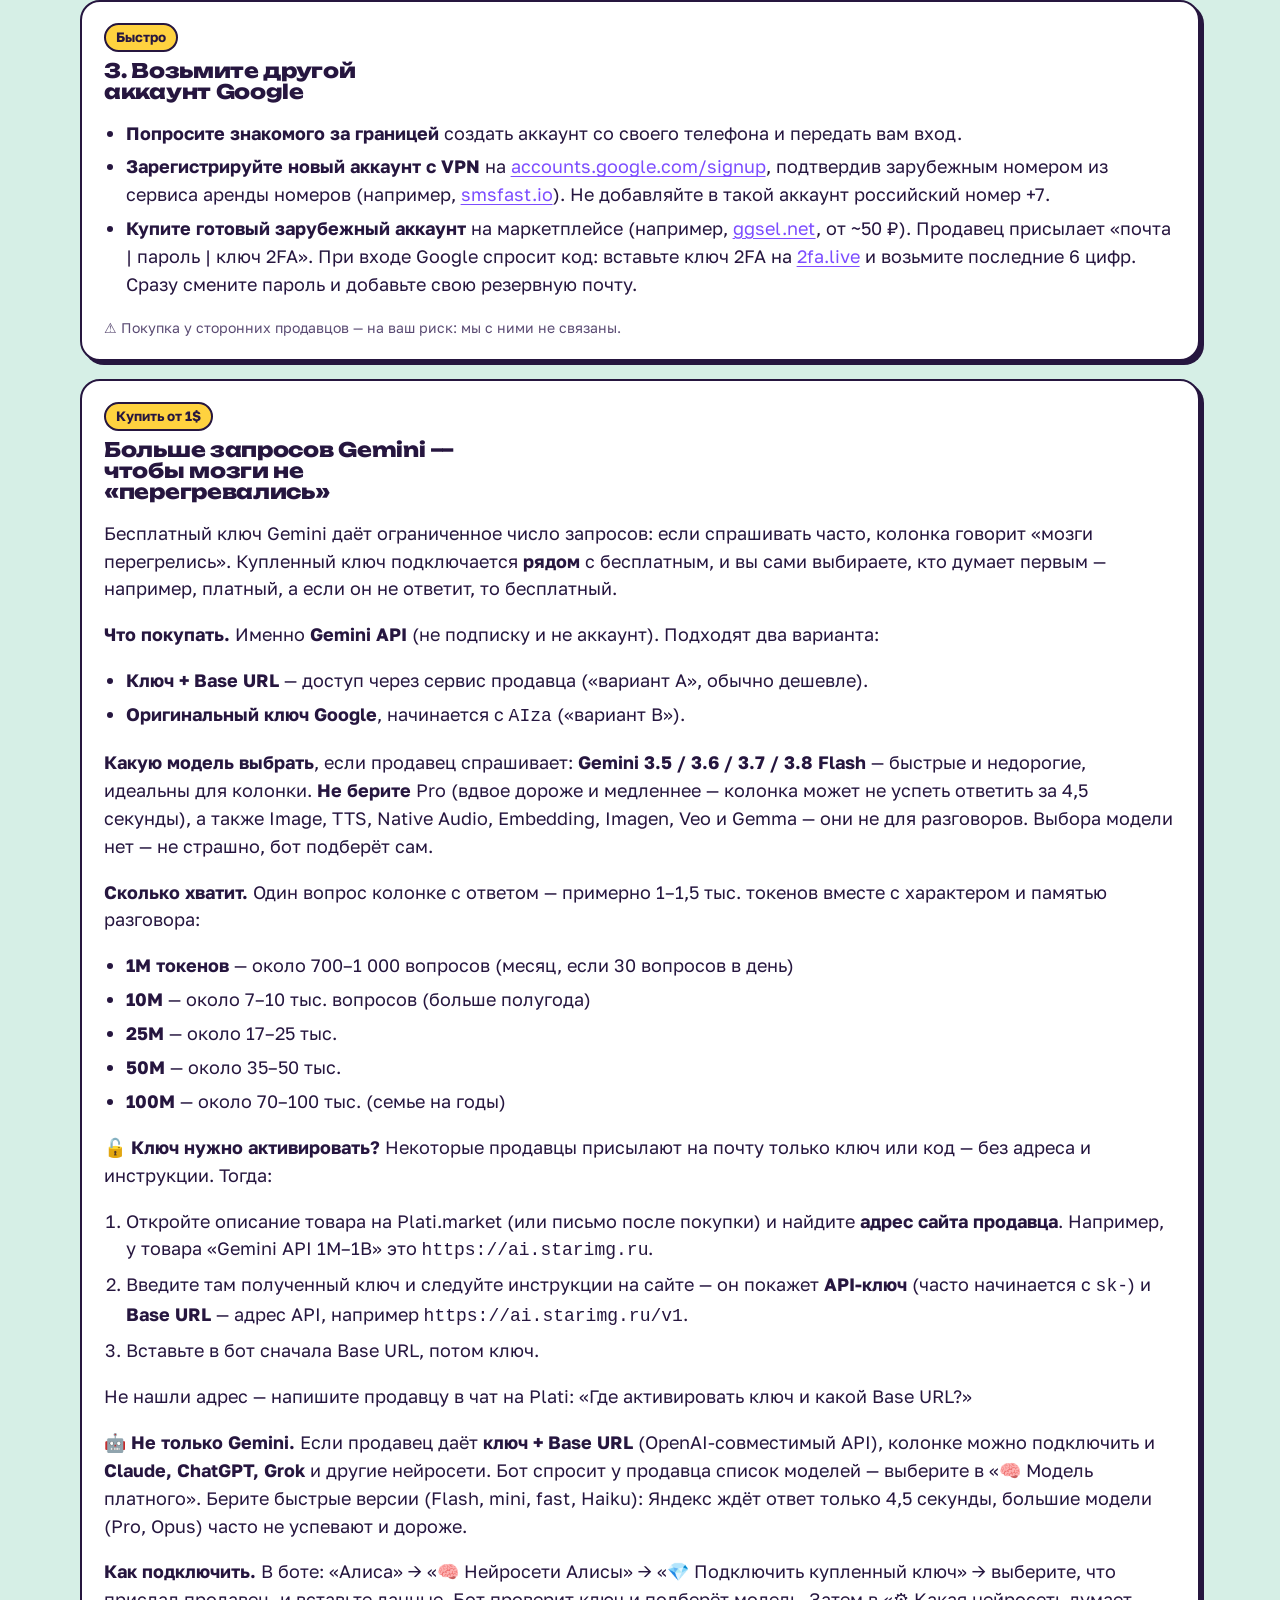
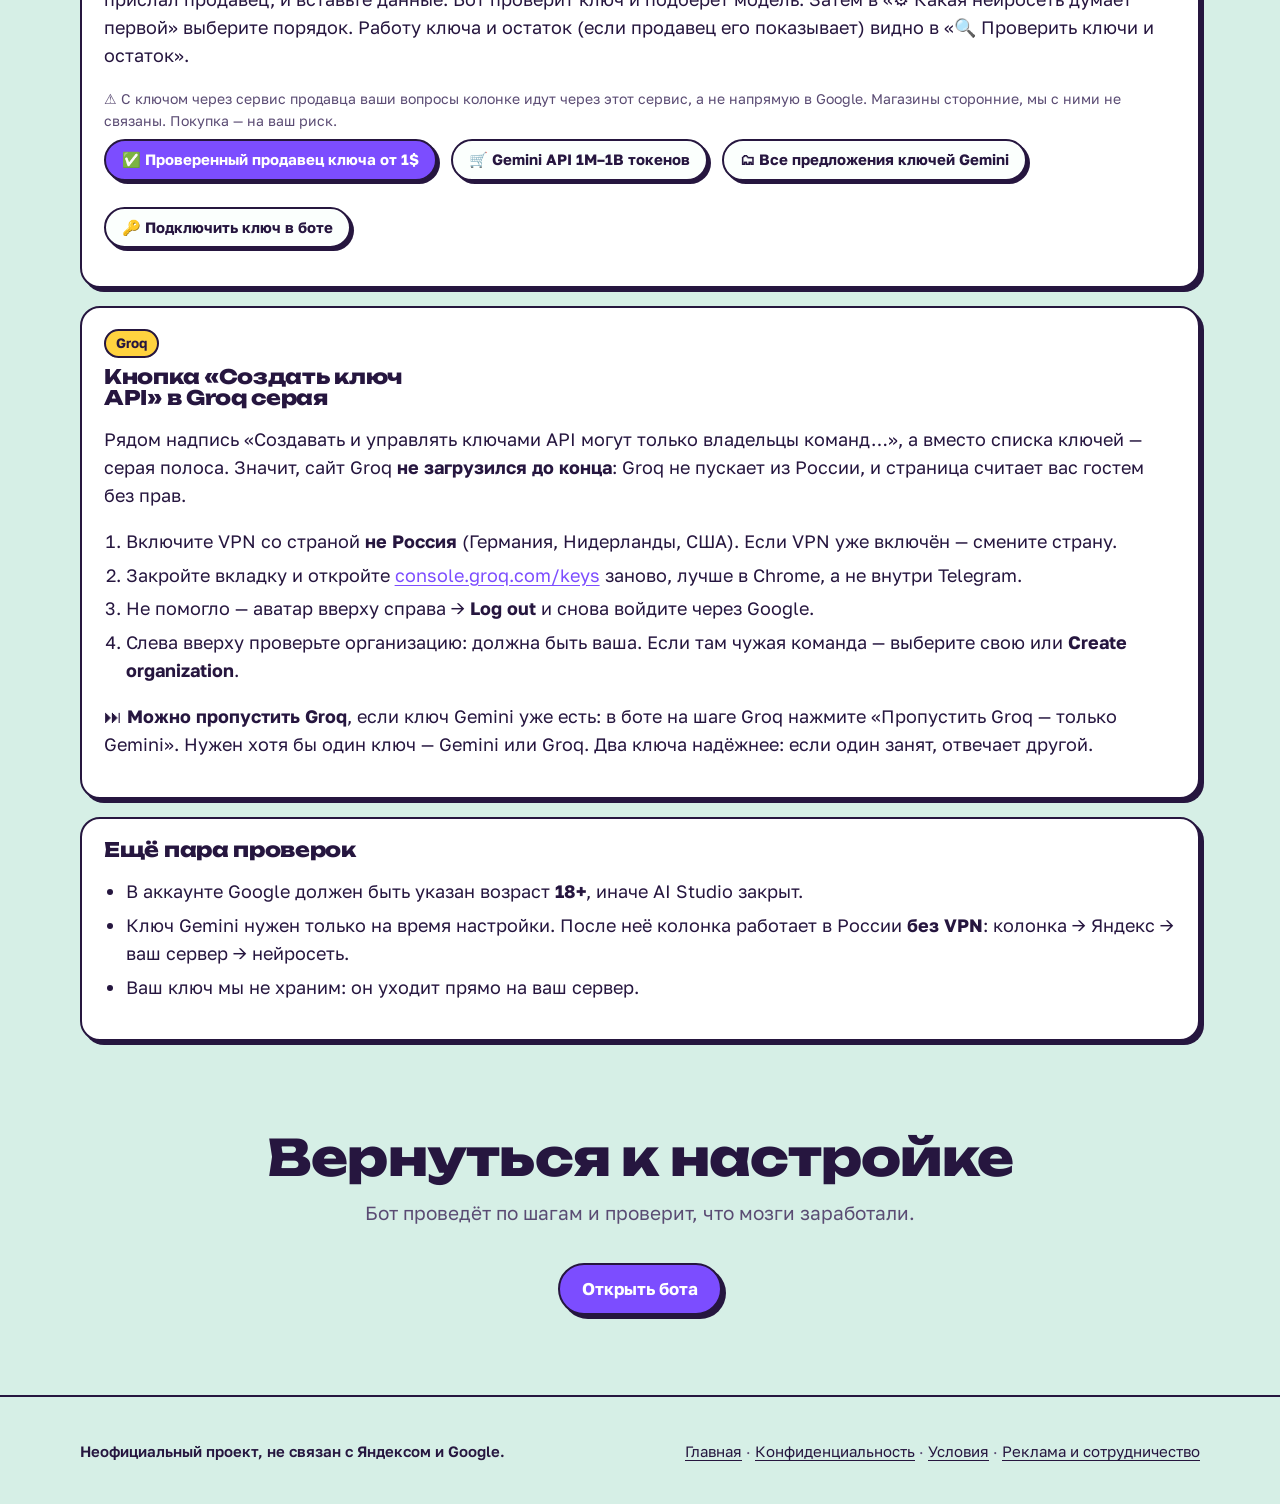
==== commit 84232b36: "Инструкция: активация купленного ключа, Claude/ChatGPT/Grok Co-Authored-By: Claude Opus 5.5 <noreply" ====
--- a/gemini-help.html
+++ b/gemini-help.html
@@ -104,6 +104,14 @@
       <li><b>50M</b> — около 35–50 тыс.</li>
       <li><b>100M</b> — около 70–100 тыс. (семье на годы)</li>
     </ul>
+    <p><b>🔓 Ключ нужно активировать?</b> Некоторые продавцы присылают на почту только ключ или код — без адреса и инструкции. Тогда:</p>
+    <ol>
+      <li>Откройте описание товара на Plati.market (или письмо после покупки) и найдите <b>адрес сайта продавца</b>. Например, у товара «Gemini API 1M–1B» это <code>https://ai.starimg.ru</code>.</li>
+      <li>Введите там полученный ключ и следуйте инструкции на сайте — он покажет <b>API-ключ</b> (часто начинается с <code>sk-</code>) и <b>Base URL</b> — адрес API, например <code>https://ai.starimg.ru/v1</code>.</li>
+      <li>Вставьте в бот сначала Base URL, потом ключ.</li>
+    </ol>
+    <p>Не нашли адрес — напишите продавцу в чат на Plati: «Где активировать ключ и какой Base URL?»</p>
+    <p><b>🤖 Не только Gemini.</b> Если продавец даёт <b>ключ + Base URL</b> (OpenAI-совместимый API), колонке можно подключить и <b>Claude, ChatGPT, Grok</b> и другие нейросети. Бот спросит у продавца список моделей — выберите в «🧠 Модель платного». Берите быстрые версии (Flash, mini, fast, Haiku): Яндекс ждёт ответ только 4,5 секунды, большие модели (Pro, Opus) часто не успевают и дороже.</p>
     <p><b>Как подключить.</b> В боте: «Алиса» → «🧠 Нейросети Алисы» → «💎 Подключить купленный ключ» → выберите, что прислал продавец, и вставьте данные. Бот проверит ключ и подберёт модель. Затем в «⚙️ Какая нейросеть думает первой» выберите порядок. Работу ключа и остаток (если продавец его показывает) видно в «🔍 Проверить ключи и остаток».</p>
     <p class="gate-small">⚠️ С ключом через сервис продавца ваши вопросы колонке идут через этот сервис, а не напрямую в Google. Магазины сторонние, мы с ними не связаны. Покупка — на ваш риск.</p>
     <div class="cta-row" id="buy-links">
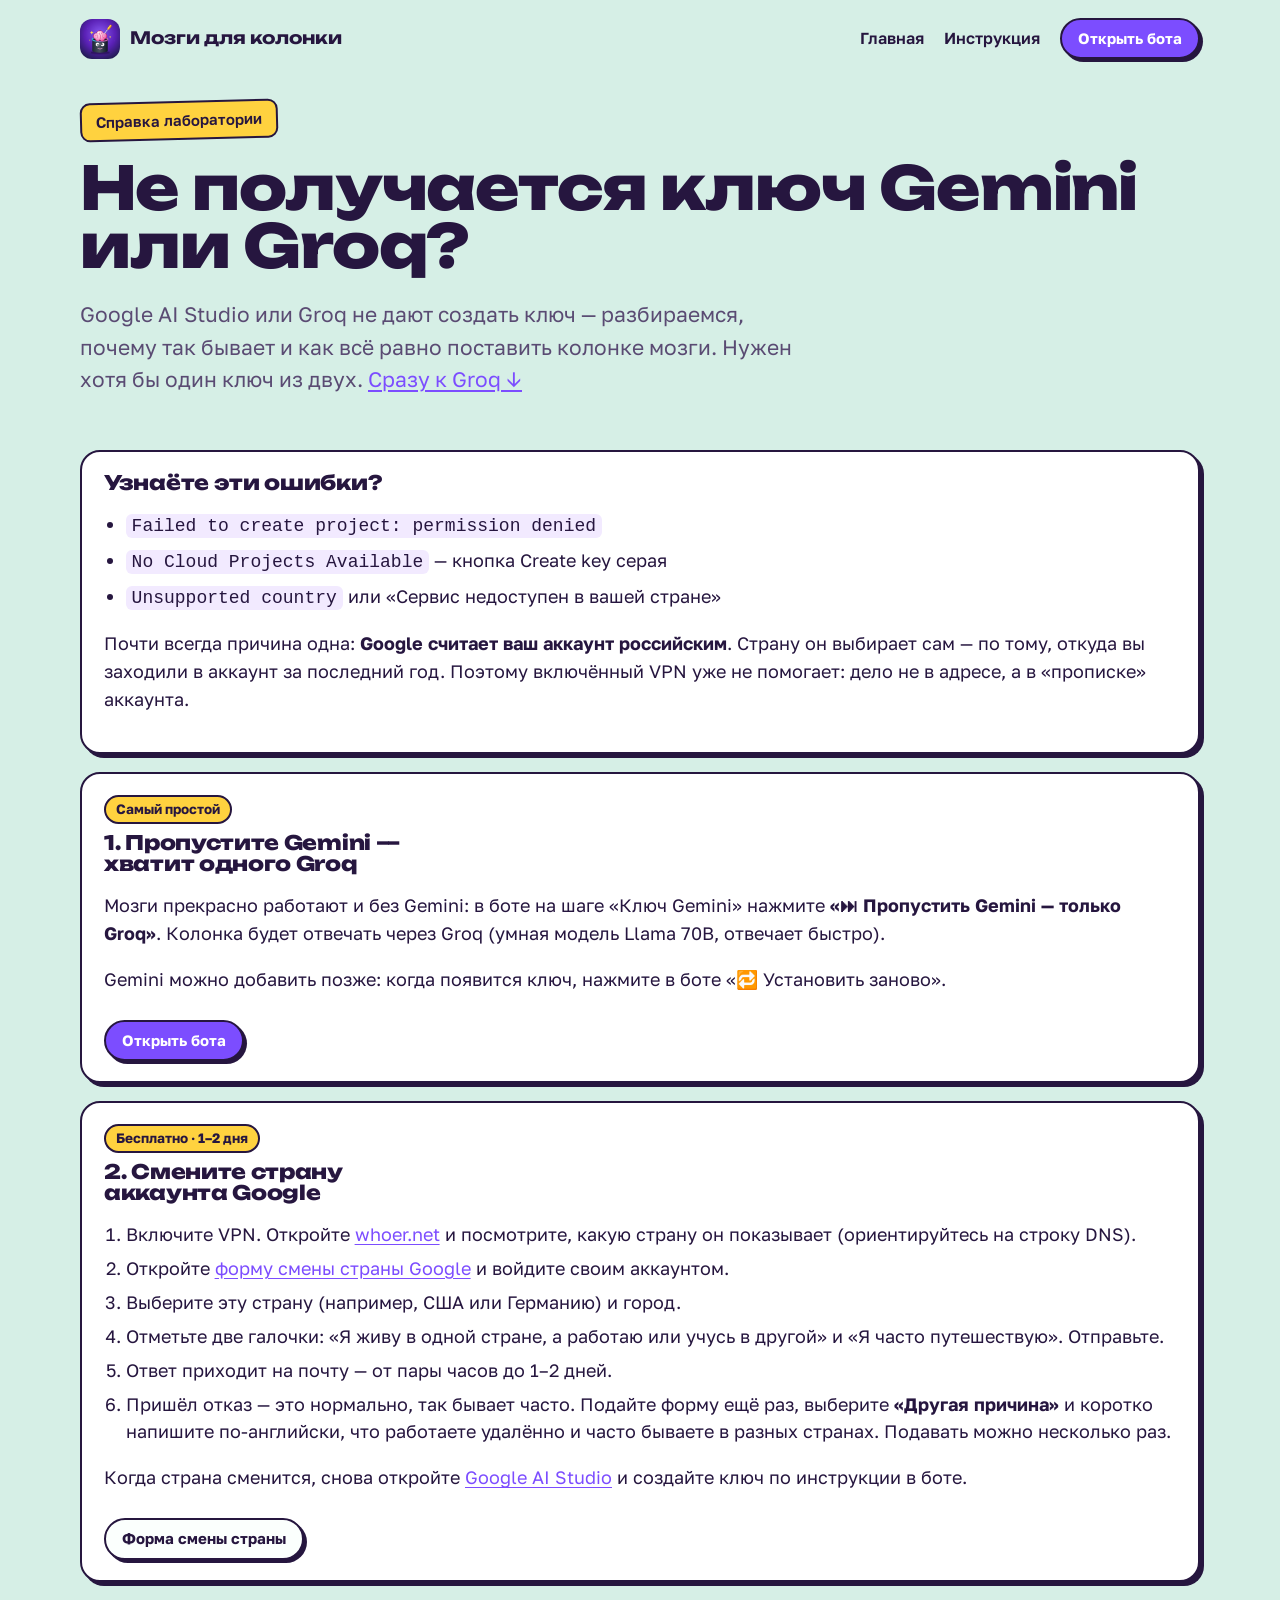
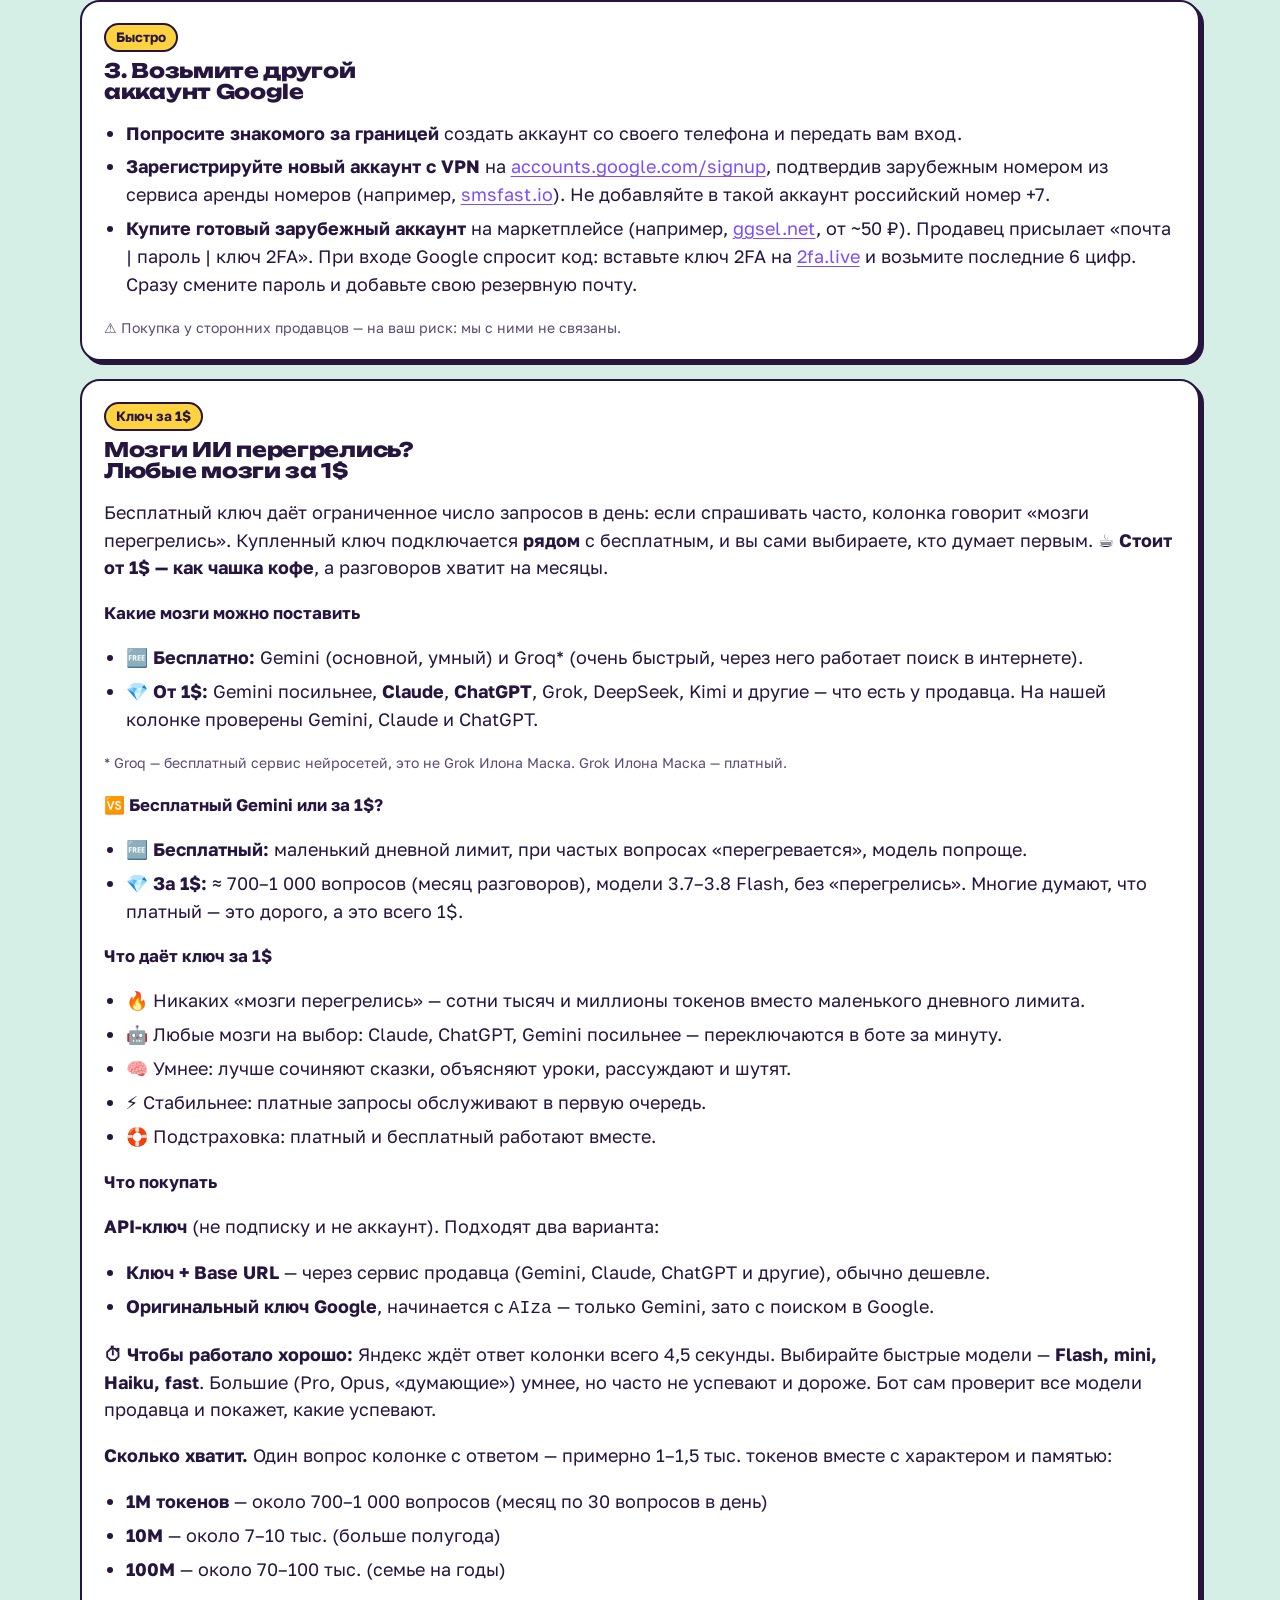
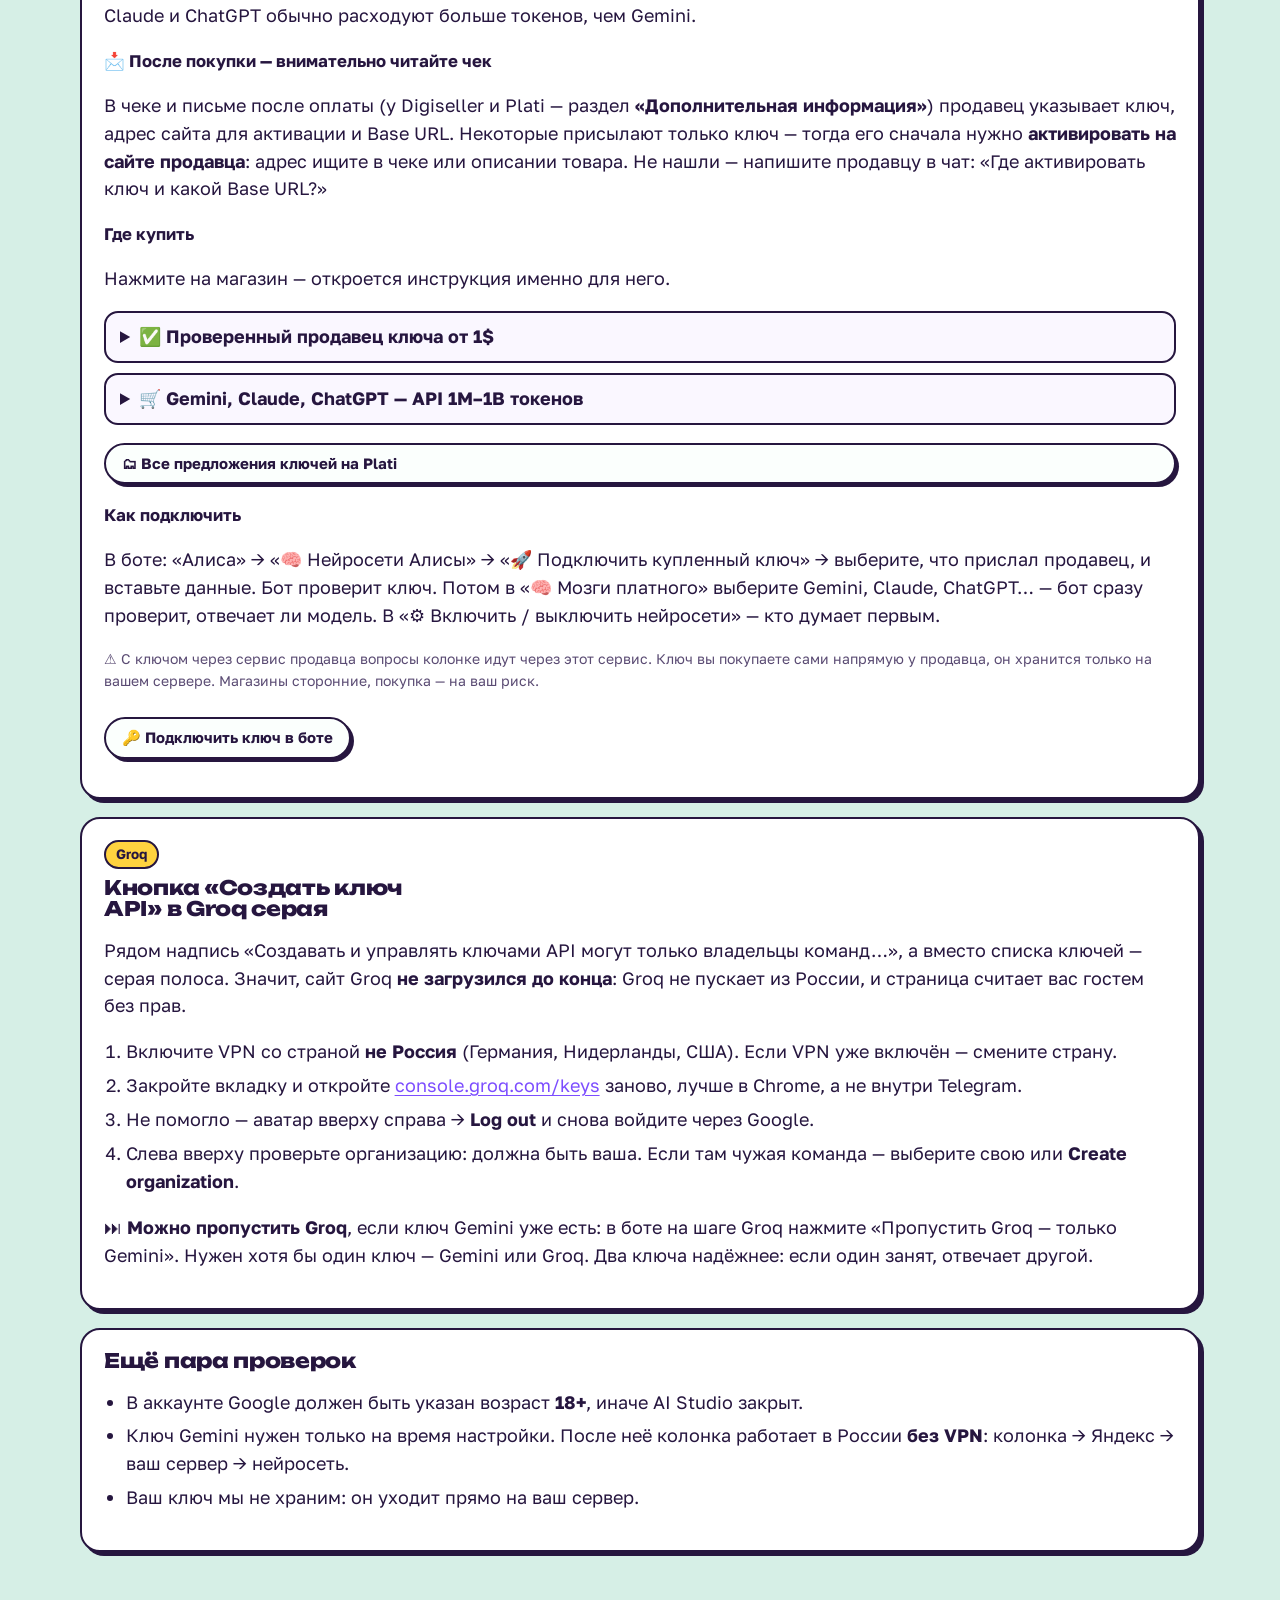
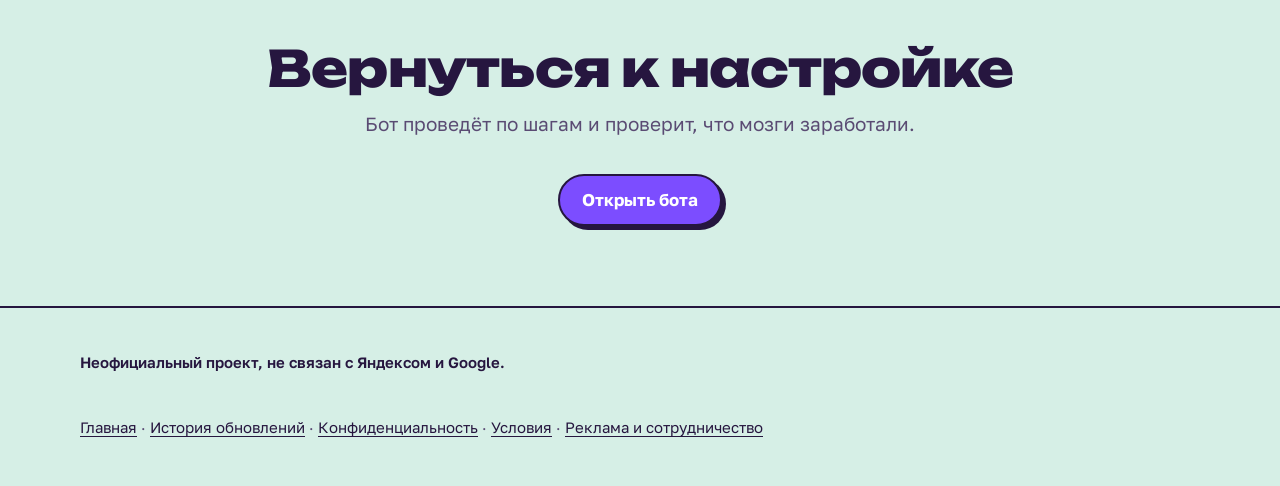
==== commit 0563e3b3: "Мозги за 1$: Claude, ChatGPT, инструкции к магазинам; история обновлений Co-Authored-By: Claude Opus" ====
--- a/gemini-help.html
+++ b/gemini-help.html
@@ -3,7 +3,7 @@
 <head>
 <meta charset="utf-8">
 <meta name="viewport" content="width=device-width, initial-scale=1, viewport-fit=cover">
-<title>Не получается ключ Gemini или Groq — Мозги для колонки</title>
+<title>Ключи нейросетей: Gemini, Groq, Claude, ChatGPT — Мозги для колонки</title>
 <meta name="description" content="Что делать, если Google AI Studio не даёт создать ключ Gemini: ошибка permission denied, Unsupported country, аккаунт привязан к России.">
 <meta name="theme-color" content="#d6efe6">
 <link rel="icon" href="img/logo.svg" type="image/svg+xml">
@@ -22,6 +22,11 @@
   .help-card .tag { display: inline-block; background: #ffd23f; border: 2px solid #26163f; border-radius: 999px; padding: 2px 10px; font-size: .85rem; font-weight: 700; margin-bottom: 8px; }
   .errs code { background: #f2eaff; padding: 2px 6px; border-radius: 6px; }
   .help-card .btn { margin-top: 8px; }
+  .help-card h3 { font-size: 1.05rem; margin: 18px 0 6px; }
+  .buy-list { display: grid; gap: 10px; }
+  .buy-item { border: 2px solid #26163f; border-radius: 14px; padding: 10px 14px; background: #faf7ff; }
+  .buy-item summary { cursor: pointer; font-weight: 700; }
+  .buy-howto { white-space: pre-line; margin: 10px 0 4px; line-height: 1.5; overflow-wrap: anywhere; }
 </style>
 </head>
 <body>
@@ -87,38 +92,72 @@
   </section>
 
   <section class="help-card" id="more">
-    <span class="tag">Купить от 1$</span>
-    <h2>Больше запросов Gemini — чтобы мозги не «перегревались»</h2>
-    <p>Бесплатный ключ Gemini даёт ограниченное число запросов: если спрашивать часто, колонка говорит «мозги перегрелись». Купленный ключ подключается <b>рядом</b> с бесплатным, и вы сами выбираете, кто думает первым — например, платный, а если он не ответит, то бесплатный.</p>
-    <p><b>Что покупать.</b> Именно <b>Gemini API</b> (не подписку и не аккаунт). Подходят два варианта:</p>
-    <ul>
-      <li><b>Ключ + Base URL</b> — доступ через сервис продавца («вариант A», обычно дешевле).</li>
-      <li><b>Оригинальный ключ Google</b>, начинается с <code>AIza</code> («вариант B»).</li>
-    </ul>
-    <p><b>Какую модель выбрать</b>, если продавец спрашивает: <b>Gemini 3.5 / 3.6 / 3.7 / 3.8 Flash</b> — быстрые и недорогие, идеальны для колонки. <b>Не берите</b> Pro (вдвое дороже и медленнее — колонка может не успеть ответить за 4,5 секунды), а также Image, TTS, Native Audio, Embedding, Imagen, Veo и Gemma — они не для разговоров. Выбора модели нет — не страшно, бот подберёт сам.</p>
-    <p><b>Сколько хватит.</b> Один вопрос колонке с ответом — примерно 1–1,5 тыс. токенов вместе с характером и памятью разговора:</p>
-    <ul>
-      <li><b>1M токенов</b> — около 700–1 000 вопросов (месяц, если 30 вопросов в день)</li>
-      <li><b>10M</b> — около 7–10 тыс. вопросов (больше полугода)</li>
-      <li><b>25M</b> — около 17–25 тыс.</li>
-      <li><b>50M</b> — около 35–50 тыс.</li>
+    <span class="tag">Ключ за 1$</span>
+    <h2>Мозги ИИ перегрелись? Любые мозги за 1$</h2>
+    <p>Бесплатный ключ даёт ограниченное число запросов в день: если спрашивать часто, колонка говорит «мозги перегрелись». Купленный ключ подключается <b>рядом</b> с бесплатным, и вы сами выбираете, кто думает первым. ☕️ <b>Стоит от 1$ — как чашка кофе</b>, а разговоров хватит на месяцы.</p>
+
+    <h3>Какие мозги можно поставить</h3>
+    <ul>
+      <li>🆓 <b>Бесплатно:</b> Gemini (основной, умный) и Groq* (очень быстрый, через него работает поиск в интернете).</li>
+      <li>💎 <b>От 1$:</b> Gemini посильнее, <b>Claude</b>, <b>ChatGPT</b>, Grok, DeepSeek, Kimi и другие — что есть у продавца. На нашей колонке проверены Gemini, Claude и ChatGPT.</li>
+    </ul>
+    <p class="gate-small">* Groq — бесплатный сервис нейросетей, это не Grok Илона Маска. Grok Илона Маска — платный.</p>
+
+    <h3>🆚 Бесплатный Gemini или за 1$?</h3>
+    <ul>
+      <li>🆓 <b>Бесплатный:</b> маленький дневной лимит, при частых вопросах «перегревается», модель попроще.</li>
+      <li>💎 <b>За 1$:</b> ≈ 700–1 000 вопросов (месяц разговоров), модели 3.7–3.8 Flash, без «перегрелись». Многие думают, что платный — это дорого, а это всего 1$.</li>
+    </ul>
+
+    <h3>Что даёт ключ за 1$</h3>
+    <ul>
+      <li>🔥 Никаких «мозги перегрелись» — сотни тысяч и миллионы токенов вместо маленького дневного лимита.</li>
+      <li>🤖 Любые мозги на выбор: Claude, ChatGPT, Gemini посильнее — переключаются в боте за минуту.</li>
+      <li>🧠 Умнее: лучше сочиняют сказки, объясняют уроки, рассуждают и шутят.</li>
+      <li>⚡ Стабильнее: платные запросы обслуживают в первую очередь.</li>
+      <li>🛟 Подстраховка: платный и бесплатный работают вместе.</li>
+    </ul>
+
+    <h3>Что покупать</h3>
+    <p><b>API-ключ</b> (не подписку и не аккаунт). Подходят два варианта:</p>
+    <ul>
+      <li><b>Ключ + Base URL</b> — через сервис продавца (Gemini, Claude, ChatGPT и другие), обычно дешевле.</li>
+      <li><b>Оригинальный ключ Google</b>, начинается с <code>AIza</code> — только Gemini, зато с поиском в Google.</li>
+    </ul>
+    <p><b>⏱ Чтобы работало хорошо:</b> Яндекс ждёт ответ колонки всего 4,5 секунды. Выбирайте быстрые модели — <b>Flash, mini, Haiku, fast</b>. Большие (Pro, Opus, «думающие») умнее, но часто не успевают и дороже. Бот сам проверит все модели продавца и покажет, какие успевают.</p>
+    <p><b>Сколько хватит.</b> Один вопрос колонке с ответом — примерно 1–1,5 тыс. токенов вместе с характером и памятью:</p>
+    <ul>
+      <li><b>1M токенов</b> — около 700–1 000 вопросов (месяц по 30 вопросов в день)</li>
+      <li><b>10M</b> — около 7–10 тыс. (больше полугода)</li>
       <li><b>100M</b> — около 70–100 тыс. (семье на годы)</li>
     </ul>
-    <p><b>🔓 Ключ нужно активировать?</b> Некоторые продавцы присылают на почту только ключ или код — без адреса и инструкции. Тогда:</p>
-    <ol>
-      <li>Откройте описание товара на Plati.market (или письмо после покупки) и найдите <b>адрес сайта продавца</b>. Например, у товара «Gemini API 1M–1B» это <code>https://ai.starimg.ru</code>.</li>
-      <li>Введите там полученный ключ и следуйте инструкции на сайте — он покажет <b>API-ключ</b> (часто начинается с <code>sk-</code>) и <b>Base URL</b> — адрес API, например <code>https://ai.starimg.ru/v1</code>.</li>
-      <li>Вставьте в бот сначала Base URL, потом ключ.</li>
-    </ol>
-    <p>Не нашли адрес — напишите продавцу в чат на Plati: «Где активировать ключ и какой Base URL?»</p>
-    <p><b>🤖 Не только Gemini.</b> Если продавец даёт <b>ключ + Base URL</b> (OpenAI-совместимый API), колонке можно подключить и <b>Claude, ChatGPT, Grok</b> и другие нейросети. Бот спросит у продавца список моделей — выберите в «🧠 Модель платного». Берите быстрые версии (Flash, mini, fast, Haiku): Яндекс ждёт ответ только 4,5 секунды, большие модели (Pro, Opus) часто не успевают и дороже.</p>
-    <p><b>Как подключить.</b> В боте: «Алиса» → «🧠 Нейросети Алисы» → «💎 Подключить купленный ключ» → выберите, что прислал продавец, и вставьте данные. Бот проверит ключ и подберёт модель. Затем в «⚙️ Какая нейросеть думает первой» выберите порядок. Работу ключа и остаток (если продавец его показывает) видно в «🔍 Проверить ключи и остаток».</p>
-    <p class="gate-small">⚠️ С ключом через сервис продавца ваши вопросы колонке идут через этот сервис, а не напрямую в Google. Магазины сторонние, мы с ними не связаны. Покупка — на ваш риск.</p>
-    <div class="cta-row" id="buy-links">
-      <a class="btn small" href="https://digiseller.me/asp2/pay.asp?id_d=5079491&amp;ai=1481171" target="_blank" rel="noopener">✅ Проверенный продавец ключа от 1$</a>
-      <a class="btn small ghost" href="https://plati.market/itm/api-gemini-flash-3-7-3-6-3-5-pro-3-1-auto-delivery-1m-1b/6056762" target="_blank" rel="noopener">🛒 Gemini API 1M–1B токенов</a>
-      <a class="btn small ghost" href="https://plati.market/games/gemini/1541/" target="_blank" rel="noopener">🗂 Все предложения ключей Gemini</a>
+    <p>Claude и ChatGPT обычно расходуют больше токенов, чем Gemini.</p>
+
+    <h3>📩 После покупки — внимательно читайте чек</h3>
+    <p>В чеке и письме после оплаты (у Digiseller и Plati — раздел <b>«Дополнительная информация»</b>) продавец указывает ключ, адрес сайта для активации и Base URL. Некоторые присылают только ключ — тогда его сначала нужно <b>активировать на сайте продавца</b>: адрес ищите в чеке или описании товара. Не нашли — напишите продавцу в чат: «Где активировать ключ и какой Base URL?»</p>
+
+    <h3>Где купить</h3>
+    <p>Нажмите на магазин — откроется инструкция именно для него.</p>
+    <div id="buy-links" class="buy-list">
+      <details class="buy-item"><summary>✅ Проверенный продавец ключа от 1$</summary>
+        <div class="buy-howto">После оплаты внимательно прочитайте чек, который пришлёт Digiseller на почту, — особенно раздел «Дополнительная информация». Там ключ, адрес сайта для активации и Base URL.</div>
+        <a class="btn small" href="https://digiseller.me/asp2/pay.asp?id_d=5079491&amp;ai=1481171" target="_blank" rel="noopener">🛒 Перейти к покупке</a></details>
+      <details class="buy-item"><summary>🛒 Gemini, Claude, ChatGPT — API 1M–1B токенов</summary>
+        <div class="buy-howto">После покупки вы получите ключ вида XXXXXXXXXXXXXXX.
+1. Откройте сайт продавца https://ai.starimg.ru
+2. Введите полученный ключ
+3. Следуйте инструкциям на сайте — он покажет API-ключ (sk-…) и Base URL: https://ai.starimg.ru/v1
+4. В боте: «🧠 Нейросети Алисы» → «🚀 Подключить купленный ключ» → «Ключ + Base URL»
+5. В «🧠 Мозги платного» выберите Gemini, Claude или ChatGPT.
+На сайте ai.starimg.ru в личном кабинете видно, сколько токенов осталось, и логи запросов.
+Пополнить ключ: купите новый и на сайте нажмите «Пополнить ключ». Ошибки — пишите продавцу в чат на Plati (отвечает в течение 1–24 часов).</div>
+        <a class="btn small" href="https://plati.market/itm/api-gemini-flash-3-7-3-6-3-5-pro-3-1-auto-delivery-1m-1b/6056762" target="_blank" rel="noopener">🛒 Перейти к покупке</a></details>
+      <a class="btn small ghost" href="https://plati.market/games/gemini/1541/" target="_blank" rel="noopener">🗂 Все предложения ключей на Plati</a>
     </div>
+
+    <h3>Как подключить</h3>
+    <p>В боте: «Алиса» → «🧠 Нейросети Алисы» → «🚀 Подключить купленный ключ» → выберите, что прислал продавец, и вставьте данные. Бот проверит ключ. Потом в «🧠 Мозги платного» выберите Gemini, Claude, ChatGPT… — бот сразу проверит, отвечает ли модель. В «⚙️ Включить / выключить нейросети» — кто думает первым.</p>
+    <p class="gate-small">⚠️ С ключом через сервис продавца вопросы колонке идут через этот сервис. Ключ вы покупаете сами напрямую у продавца, он хранится только на вашем сервере. Магазины сторонние, покупка — на ваш риск.</p>
     <p><a class="btn small ghost" href="https://t.me/alisa_mozgi_dlya_kolonki_bot?start=keys">🔑 Подключить ключ в боте</a></p>
   </section>
 
@@ -154,18 +193,25 @@
 <footer>
   <div class="wrap row">
     <p class="disclaimer">Неофициальный проект, не связан с Яндексом и Google.</p>
-    <p><a href="./">Главная</a> · <a href="privacy.html">Конфиденциальность</a> · <a href="terms.html">Условия</a> · <a href="https://t.me/alisa_mozgi_dlya_kolonki?direct" target="_blank" rel="noopener">Реклама и сотрудничество</a></p>
+    <p><a href="./">Главная</a> · <a href="obnovleniya.html">История обновлений</a> · <a href="privacy.html">Конфиденциальность</a> · <a href="terms.html">Условия</a> · <a href="https://t.me/alisa_mozgi_dlya_kolonki?direct" target="_blank" rel="noopener">Реклама и сотрудничество</a></p>
   </div>
 </footer>
 
 <script src="app.js" defer></script>
 <script>
-  // Кнопки «купить ключ» меняются в пульте бота (свои реферальные ссылки)
+  // Кнопки «купить ключ» и инструкции к ним меняются в пульте бота (свои реферальные ссылки)
   fetch('https://pult-dlya-kolonki.tenylse.workers.dev/site/links').then(function (r) { return r.json(); }).then(function (d) {
-    if (!d || !Array.isArray(d.buy_links)) return;
+    if (!d || !Array.isArray(d.buy_links) || !d.buy_links.length) return;
     var box = document.getElementById('buy-links'); box.innerHTML = '';
+    var plain = function (html) { var t = document.createElement('div'); t.innerHTML = String(html || '').replace(/<br\s*\/?>/gi, '\n'); return t.textContent; };
     d.buy_links.forEach(function (l, i) {
-      var a = document.createElement('a'); a.className = 'btn small' + (i ? ' ghost' : ''); a.href = l.u; a.target = '_blank'; a.rel = 'noopener'; a.textContent = l.t; box.appendChild(a);
+      var a = document.createElement('a'); a.className = 'btn small' + (l.i ? '' : ' ghost'); a.href = l.u; a.target = '_blank'; a.rel = 'noopener';
+      if (!l.i) { a.textContent = l.t; box.appendChild(a); return; }
+      a.textContent = '🛒 Перейти к покупке';
+      var det = document.createElement('details'); det.className = 'buy-item'; if (i === 0) det.open = false;
+      var sum = document.createElement('summary'); sum.textContent = l.t; det.appendChild(sum);
+      var how = document.createElement('div'); how.className = 'buy-howto'; how.textContent = plain(l.i); det.appendChild(how);
+      det.appendChild(a); box.appendChild(det);
     });
   }).catch(function () {});
 </script>
